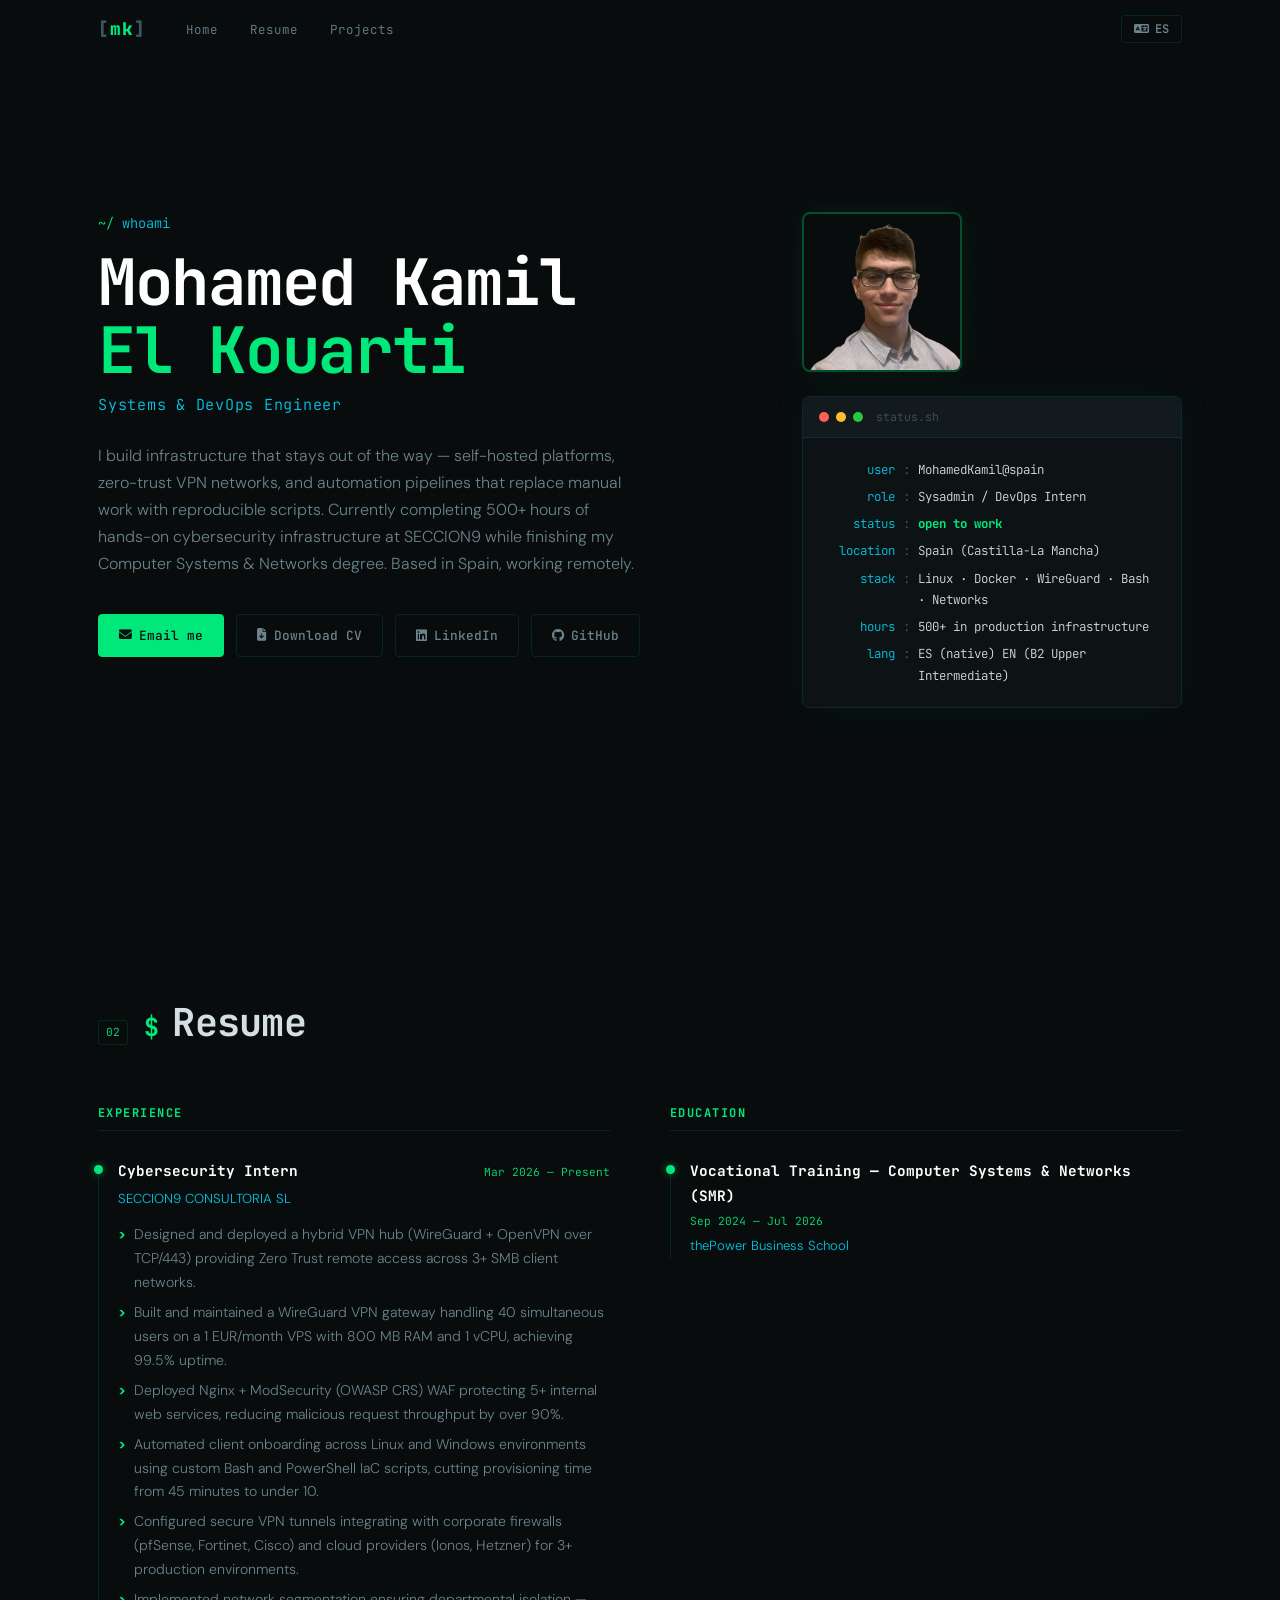
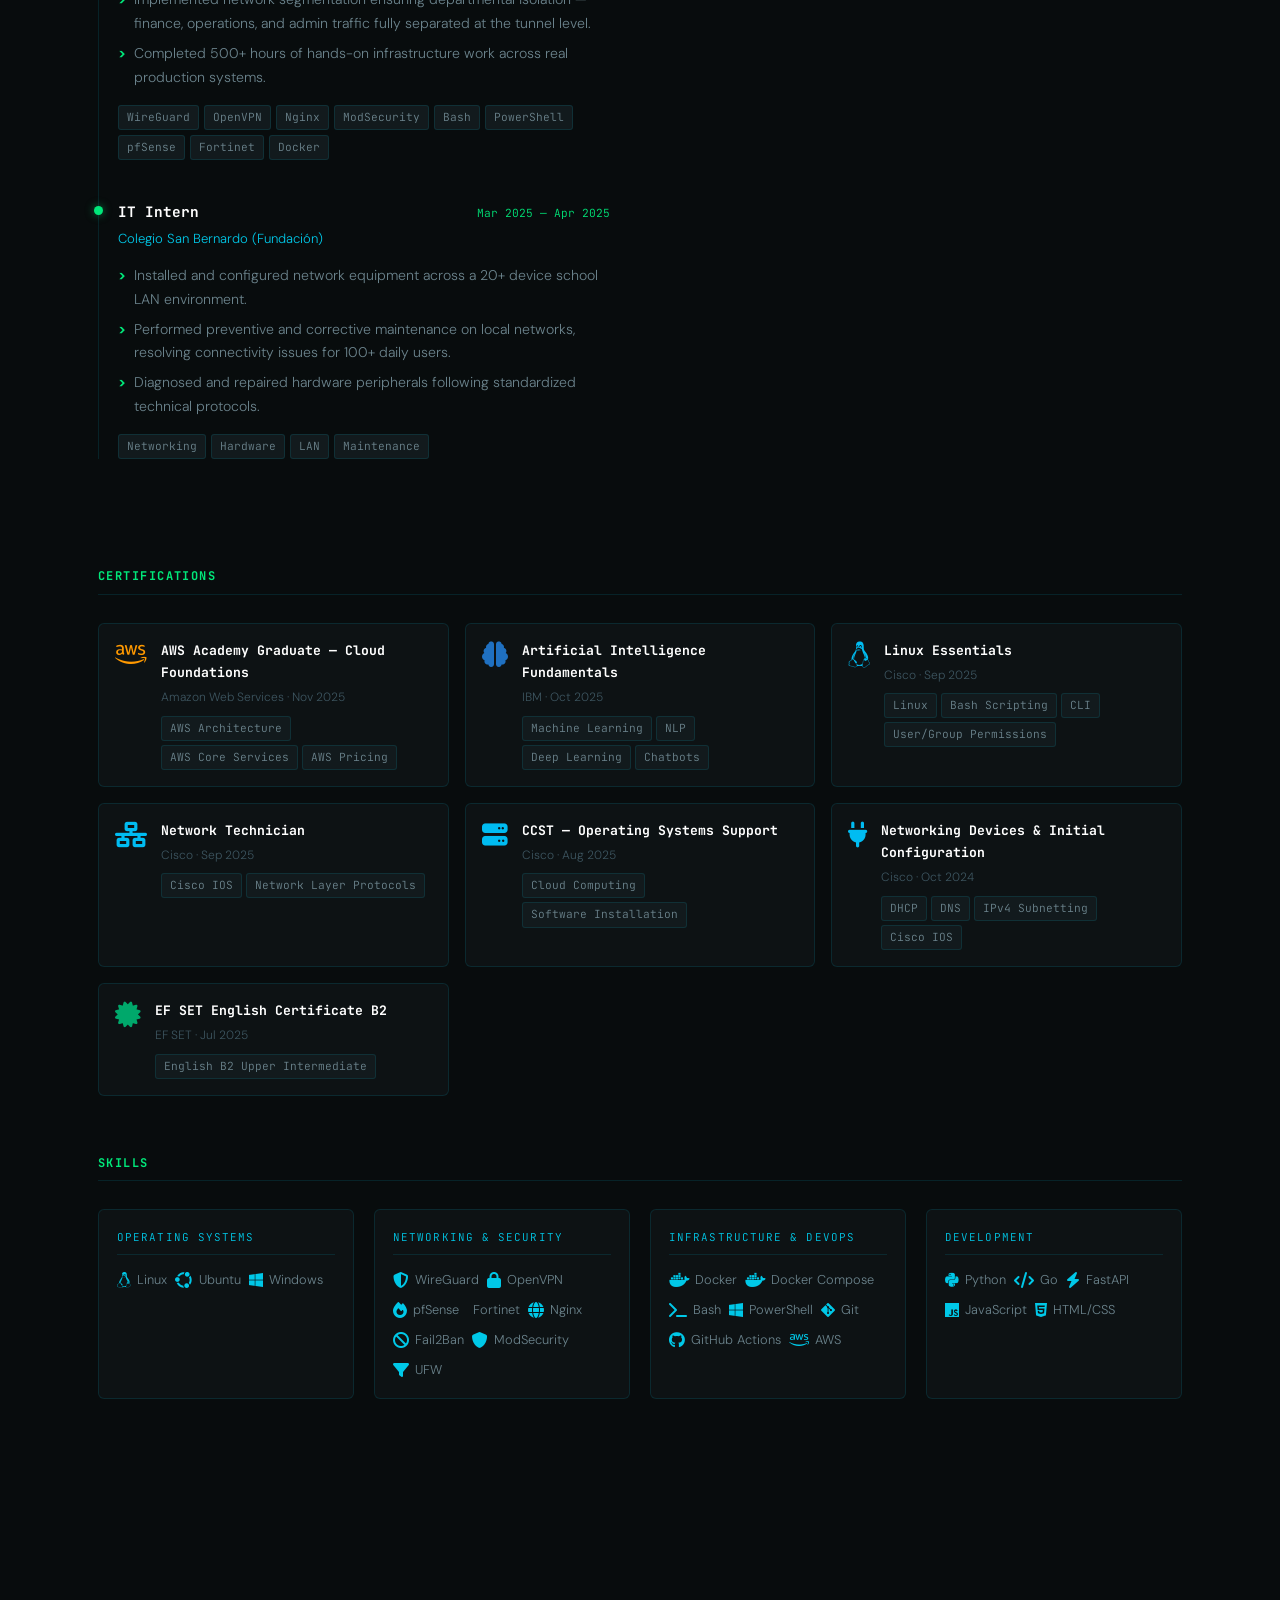
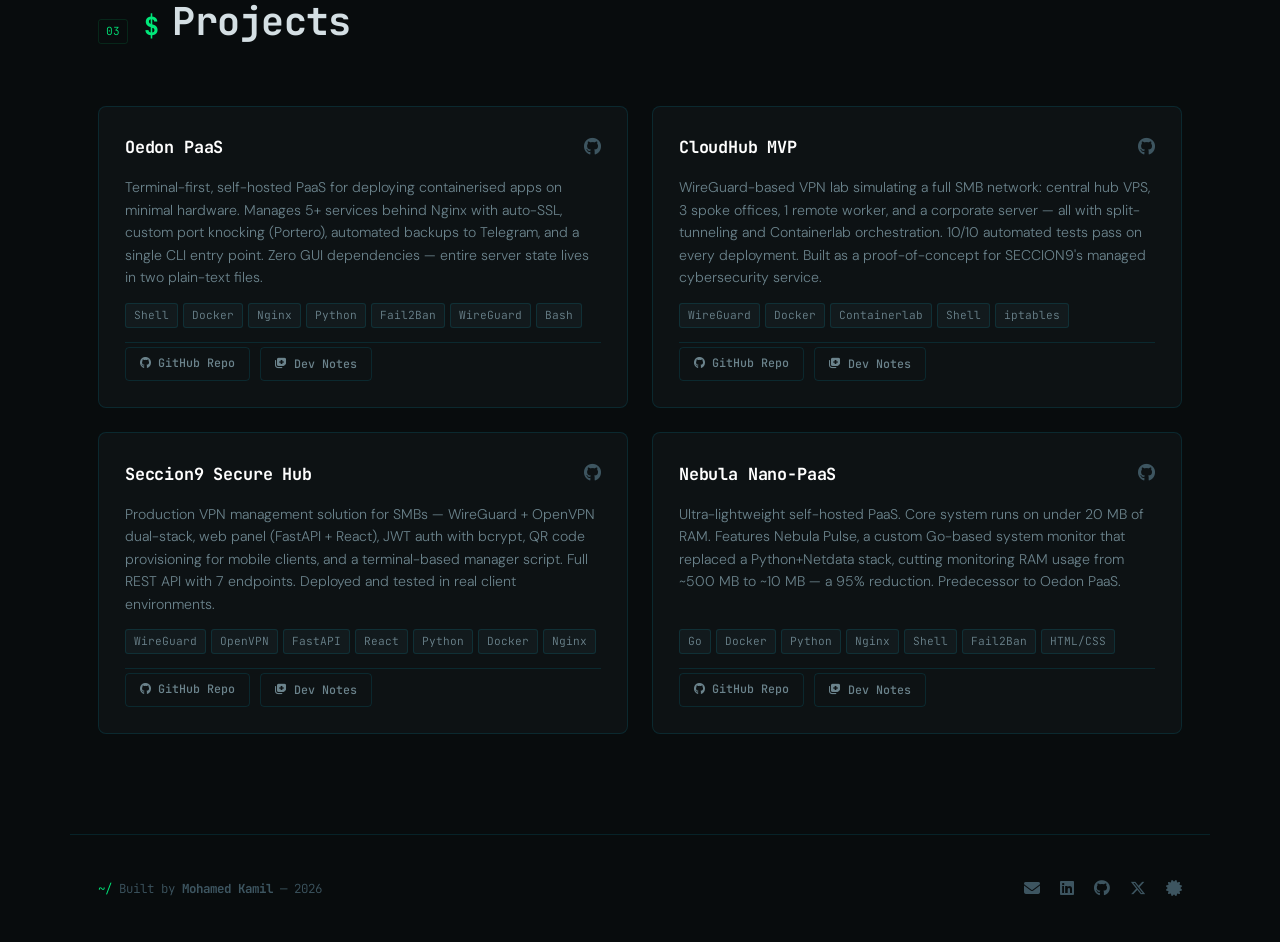
==== index.html @ ff4fc810 "portfolio" ====
<!DOCTYPE html>
<html lang="en">
<head>
  <meta charset="UTF-8" />
  <meta name="viewport" content="width=device-width, initial-scale=1.0" />
  <title>Mohamed Kamil — Systems & DevOps</title>
  <meta name="description" content="Portfolio of Mohamed Kamil El Kouarti — Systems Engineer, DevOps, Infrastructure. 500+ hours of production cybersecurity infrastructure. WireGuard, Docker, Linux, Bash." />

  <!-- Fonts -->
  <link rel="preconnect" href="https://fonts.googleapis.com" />
  <link rel="preconnect" href="https://fonts.gstatic.com" crossorigin />
  <link href="https://fonts.googleapis.com/css2?family=JetBrains+Mono:wght@400;500;700;800&family=DM+Sans:ital,wght@0,300;0,400;0,500;1,300&display=swap" rel="stylesheet" />

  <!-- Icons -->
  <link rel="stylesheet" href="https://cdnjs.cloudflare.com/ajax/libs/font-awesome/6.5.0/css/all.min.css" />

  <link rel="stylesheet" href="styles.css" />
</head>
<body>

  <!-- ── NAVIGATION ─────────────────────────────────────────── -->
  <nav id="navbar">
    <div class="nav-inner">
      <a class="nav-logo" href="#home">
        <span class="logo-bracket">[</span>mk<span class="logo-bracket">]</span>
      </a>
      <ul class="nav-links">
        <li><a href="#home"   data-i18n="nav.home">Home</a></li>
        <li><a href="#resume" data-i18n="nav.resume">Resume</a></li>
        <li><a href="#projects" data-i18n="nav.projects">Projects</a></li>
      </ul>
      <button id="lang-toggle" aria-label="Toggle language">
        <i class="fa-solid fa-language"></i>
        <span id="lang-label">ES</span>
      </button>
    </div>
  </nav>

  <!-- ── HOME ───────────────────────────────────────────────── -->
  <section id="home">
    <div class="hero-grid">

      <div class="hero-text">
        <p class="hero-pre"><span class="prompt">~/</span> <span class="cmd" data-i18n="hero.greeting">whoami</span></p>
        <h1 class="hero-name">Mohamed Kamil<br /><span class="hero-surname">El Kouarti</span></h1>
        <p class="hero-role" data-i18n="hero.role">Systems & DevOps Engineer</p>
        <p class="hero-bio" data-i18n="hero.bio">
          I build infrastructure that stays out of the way — self-hosted platforms,
          zero-trust VPN networks, and automation pipelines that replace manual work
          with reproducible scripts. Currently completing 500+ hours of hands-on
          cybersecurity infrastructure at SECCION9 while finishing my Computer Systems
          & Networks degree. Based in Spain, working remotely.
        </p>

        <div class="hero-cta">
          <button class="btn btn-primary" id="email-copy-btn">
            <i class="fa-solid fa-envelope"></i>
            <span data-i18n="hero.cta.email">Email me</span>
          </button>
          <a class="btn btn-outline" id="cv-download-btn" href="assets/cv_en.pdf" download>
            <i class="fa-solid fa-file-arrow-down"></i>
            <span data-i18n="hero.cta.cv">Download CV</span>
          </a>
          <a class="btn btn-outline" href="https://www.linkedin.com/in/elkouarti/" target="_blank" rel="noopener">
            <i class="fa-brands fa-linkedin"></i>
            LinkedIn
          </a>
          <a class="btn btn-outline" href="https://github.com/MohamedKamil-hub" target="_blank" rel="noopener">
            <i class="fa-brands fa-github"></i>
            GitHub
          </a>
        </div>
      </div>

      <div class="hero-right">
        <!-- Profile photo -->
        <div class="hero-photo">
          <img src="assets/pfp.png" alt="Mohamed Kamil El Kouarti" loading="eager" />
        </div>

        <!-- Terminal status card -->
        <div class="hero-card">
          <div class="card-header">
            <span class="dot red"></span><span class="dot yellow"></span><span class="dot green"></span>
            <span class="card-title">status.sh</span>
          </div>
          <div class="card-body" id="status-terminal">
            <!-- filled by JS -->
          </div>
        </div>
      </div>

    </div>
  </section>

  <!-- ── RESUME ──────────────────────────────────────────────── -->
  <section id="resume">
    <div class="section-header">
      <span class="section-tag">02</span>
      <h2 data-i18n="resume.title">Resume</h2>
    </div>

    <div class="resume-grid">

      <!-- Experience -->
      <div class="resume-col">
        <h3 class="col-label" data-i18n="resume.exp">Experience</h3>
        <div class="timeline" id="timeline-exp">
          <!-- filled by JS -->
        </div>
      </div>

      <!-- Education -->
      <div class="resume-col">
        <h3 class="col-label" data-i18n="resume.edu">Education</h3>
        <div class="timeline" id="timeline-edu">
          <!-- filled by JS -->
        </div>
      </div>

    </div>

    <!-- Certifications -->
    <div class="certs-block">
      <h3 class="col-label" data-i18n="resume.certs">Certifications</h3>
      <div class="certs-grid" id="certs-grid">
        <!-- filled by JS -->
      </div>
    </div>

    <!-- Skills -->
    <div class="skills-block">
      <h3 class="col-label" data-i18n="resume.skills">Skills</h3>
      <div class="skills-grid" id="skills-grid">
        <!-- filled by JS -->
      </div>
    </div>
  </section>

  <!-- ── PROJECTS ────────────────────────────────────────────── -->
  <section id="projects">
    <div class="section-header">
      <span class="section-tag">03</span>
      <h2 data-i18n="projects.title">Projects</h2>
    </div>
    <div class="projects-grid" id="projects-grid">
      <!-- filled by JS -->
    </div>
  </section>

  <!-- ── FOOTER ─────────────────────────────────────────────── -->
  <footer id="footer">
    <p>
      <span class="prompt">~/</span>
      <span data-i18n="footer.made">Built by</span>
      <strong>Mohamed Kamil</strong> — 2026
    </p>
    <p class="footer-links">
      <a href="mailto:kouartimohamedkamil@gmail.com" title="Email"><i class="fa-solid fa-envelope"></i></a>
      <a href="https://www.linkedin.com/in/elkouarti/" target="_blank" title="LinkedIn"><i class="fa-brands fa-linkedin"></i></a>
      <a href="https://github.com/MohamedKamil-hub" target="_blank" title="GitHub"><i class="fa-brands fa-github"></i></a>
      <a href="https://x.com/kamilka_hub" target="_blank" title="X / Twitter"><i class="fa-brands fa-x-twitter"></i></a>
      <a href="https://www.credly.com/users/mohamed-kamil-el-kouarti-mechhidan" target="_blank" title="Credly"><i class="fa-solid fa-certificate"></i></a>
    </p>
  </footer>

  <!-- ── MODAL ──────────────────────────────────────────────── -->
  <div id="modal-overlay" class="modal-overlay hidden" role="dialog" aria-modal="true">
    <div class="modal-box">
      <div class="modal-header">
        <div class="modal-dots">
          <span class="dot red"></span><span class="dot yellow"></span><span class="dot green"></span>
        </div>
        <span class="modal-title-text" id="modal-title"></span>
        <button class="modal-close" id="modal-close" aria-label="Close">
          <i class="fa-solid fa-xmark"></i>
        </button>
      </div>
      <div class="modal-body" id="modal-body">
        <!-- filled by JS -->
      </div>
    </div>
  </div>

  <!-- ── TOAST ──────────────────────────────────────────────── -->
  <div id="toast" class="toast" aria-live="polite"></div>

  <script src="data.js"></script>
  <script src="main.js"></script>
</body>
</html>
---- styles.css ----
/* ─────────────────────────────────────────────────────────────
   styles.css  —  Terminal-clean portfolio
   Theme: Deep dark + phosphor green accents + cyan secondaries
   Fonts: JetBrains Mono (headers/accents) + DM Sans (body)
───────────────────────────────────────────────────────────── */

/* ── Reset & Base ──────────────────────────────────────────── */
*, *::before, *::after { box-sizing: border-box; margin: 0; padding: 0; }

:root {
  /* Core palette */
  --bg:         #080c0d;
  --bg-1:       #0d1214;
  --bg-2:       #121a1d;
  --bg-3:       #172024;

  /* Accents */
  --green:      #00e87a;
  --green-dim:  rgba(0, 232, 122, 0.12);
  --cyan:       #00c8e8;
  --cyan-dim:   rgba(0, 200, 232, 0.1);
  --amber:      #f0a500;

  /* Text */
  --text:       #d4dfe3;
  --text-muted: #6b838c;
  --text-dim:   #3d5560;

  /* Borders */
  --border:     rgba(0, 200, 232, 0.12);
  --border-hi:  rgba(0, 232, 122, 0.3);

  /* Typography */
  --font-mono:  'JetBrains Mono', 'Fira Code', monospace;
  --font-body:  'DM Sans', 'Inter', sans-serif;

  /* Spacing */
  --max-w:      1140px;
  --section-py: 100px;
}

html { scroll-behavior: smooth; font-size: 16px; }

body {
  background: var(--bg);
  color: var(--text);
  font-family: var(--font-body);
  font-weight: 300;
  line-height: 1.7;
  overflow-x: hidden;
}

/* Subtle dot-grid background */
body::before {
  content: '';
  position: fixed;
  inset: 0;
  background-image:
    radial-gradient(circle, rgba(0,200,232,0.06) 1px, transparent 1px);
  background-size: 32px 32px;
  pointer-events: none;
  z-index: 0;
}

section, nav, footer { position: relative; z-index: 1; }

a { color: inherit; text-decoration: none; }
ul { list-style: none; }

/* ── Typography ───────────────────────────────────────────── */
h1, h2, h3, h4 {
  font-family: var(--font-mono);
  font-weight: 700;
  line-height: 1.2;
  letter-spacing: -0.02em;
}

code {
  font-family: var(--font-mono);
  font-size: 0.85em;
  color: var(--green);
  background: var(--green-dim);
  padding: 1px 5px;
  border-radius: 3px;
}

/* ── Scrollbar ────────────────────────────────────────────── */
::-webkit-scrollbar { width: 6px; }
::-webkit-scrollbar-track { background: var(--bg); }
::-webkit-scrollbar-thumb { background: var(--border-hi); border-radius: 3px; }

/* ── Utility ──────────────────────────────────────────────── */
.prompt { color: var(--green); font-family: var(--font-mono); }
.cmd    { color: var(--cyan);  font-family: var(--font-mono); }

.tag {
  display: inline-block;
  padding: 2px 8px;
  font-family: var(--font-mono);
  font-size: 0.7rem;
  background: var(--bg-2);
  border: 1px solid var(--border);
  border-radius: 3px;
  color: var(--text-muted);
  transition: border-color 0.2s, color 0.2s;
}
.tag:hover { border-color: var(--green); color: var(--green); }

/* ── Buttons ──────────────────────────────────────────────── */
.btn {
  display: inline-flex;
  align-items: center;
  gap: 7px;
  padding: 10px 20px;
  font-family: var(--font-mono);
  font-size: 0.8rem;
  font-weight: 500;
  border-radius: 4px;
  border: 1px solid transparent;
  cursor: pointer;
  transition: all 0.2s ease;
  white-space: nowrap;
}

.btn-primary {
  background: var(--green);
  color: var(--bg);
  border-color: var(--green);
}
.btn-primary:hover {
  background: transparent;
  color: var(--green);
  box-shadow: 0 0 16px rgba(0,232,122,0.25);
}

.btn-outline {
  background: transparent;
  color: var(--text-muted);
  border-color: var(--border);
}
.btn-outline:hover {
  border-color: var(--cyan);
  color: var(--cyan);
  box-shadow: 0 0 12px rgba(0,200,232,0.15);
}

.btn-accent {
  background: transparent;
  color: var(--text-muted);
  border: 1px solid var(--border);
}
.btn-accent:hover {
  border-color: var(--amber);
  color: var(--amber);
  box-shadow: 0 0 12px rgba(240,165,0,0.15);
}

.btn-sm { padding: 6px 14px; font-size: 0.73rem; }

/* ── Scroll reveal ────────────────────────────────────────── */
.project-card,
.cert-card,
.timeline-item,
.skill-group {
  opacity: 0;
  transform: translateY(20px);
  transition: opacity 0.5s ease, transform 0.5s ease;
}
.project-card.revealed,
.cert-card.revealed,
.timeline-item.revealed,
.skill-group.revealed {
  opacity: 1;
  transform: none;
}

/* ── NAVIGATION ───────────────────────────────────────────── */
#navbar {
  position: fixed;
  top: 0; left: 0; right: 0;
  z-index: 100;
  height: 58px;
  background: transparent;
  transition: background 0.3s, border-bottom 0.3s;
}
#navbar.scrolled {
  background: rgba(8, 12, 13, 0.92);
  backdrop-filter: blur(12px);
  border-bottom: 1px solid var(--border);
}

.nav-inner {
  max-width: var(--max-w);
  margin: auto;
  height: 100%;
  padding: 0 28px;
  display: flex;
  align-items: center;
  gap: 40px;
}

.nav-logo {
  font-family: var(--font-mono);
  font-weight: 800;
  font-size: 1.1rem;
  color: var(--green);
  letter-spacing: 0.05em;
}
.logo-bracket { color: var(--text-dim); }

.nav-links {
  display: flex;
  gap: 32px;
  flex: 1;
}
.nav-links a {
  font-family: var(--font-mono);
  font-size: 0.78rem;
  color: var(--text-muted);
  letter-spacing: 0.08em;
  transition: color 0.2s;
  position: relative;
}
.nav-links a::after {
  content: '';
  position: absolute;
  bottom: -3px; left: 0; right: 0;
  height: 1px;
  background: var(--green);
  transform: scaleX(0);
  transition: transform 0.2s;
}
.nav-links a:hover,
.nav-links a.active { color: var(--green); }
.nav-links a.active::after,
.nav-links a:hover::after { transform: scaleX(1); }

#lang-toggle {
  margin-left: auto;
  display: flex;
  align-items: center;
  gap: 6px;
  padding: 5px 12px;
  font-family: var(--font-mono);
  font-size: 0.75rem;
  font-weight: 600;
  background: transparent;
  border: 1px solid var(--border);
  border-radius: 3px;
  color: var(--text-muted);
  cursor: pointer;
  transition: all 0.2s;
}
#lang-toggle:hover {
  border-color: var(--cyan);
  color: var(--cyan);
}

/* ── SECTION HEADERS ──────────────────────────────────────── */
.section-header {
  display: flex;
  align-items: baseline;
  gap: 16px;
  margin-bottom: 60px;
}
.section-tag {
  font-family: var(--font-mono);
  font-size: 0.7rem;
  color: var(--green);
  border: 1px solid var(--green-dim);
  padding: 2px 7px;
  border-radius: 3px;
}
.section-header h2 {
  font-size: clamp(1.6rem, 4vw, 2.4rem);
  color: var(--text);
}
.section-header h2::before {
  content: '$ ';
  color: var(--green);
  font-size: 0.65em;
}

/* ── HOME ─────────────────────────────────────────────────── */
#home {
  min-height: 100vh;
  padding: 120px 28px var(--section-py);
  max-width: var(--max-w);
  margin: auto;
  display: flex;
  flex-direction: column;
  justify-content: center;
}

.hero-grid {
  display: grid;
  grid-template-columns: 1fr 380px;
  gap: 60px;
  align-items: start;
}

/* Typed-in animation for hero text */
.hero-pre {
  font-family: var(--font-mono);
  font-size: 0.85rem;
  color: var(--text-muted);
  margin-bottom: 14px;
  animation: fadeSlideUp 0.5s ease both;
}

.hero-name {
  font-size: clamp(2.4rem, 6vw, 4rem);
  color: #fff;
  line-height: 1.05;
  margin-bottom: 8px;
  animation: fadeSlideUp 0.5s 0.1s ease both;
}
.hero-surname {
  color: var(--green);
  display: block;
}

.hero-role {
  font-family: var(--font-mono);
  font-size: 0.95rem;
  color: var(--cyan);
  letter-spacing: 0.05em;
  margin-bottom: 24px;
  animation: fadeSlideUp 0.5s 0.2s ease both;
}

.hero-bio {
  font-size: 1rem;
  color: var(--text-muted);
  max-width: 540px;
  margin-bottom: 36px;
  animation: fadeSlideUp 0.5s 0.3s ease both;
}

.hero-cta {
  display: flex;
  flex-wrap: wrap;
  gap: 12px;
  animation: fadeSlideUp 0.5s 0.4s ease both;
}

/* ── Hero right column: photo + terminal ──────────────────── */
.hero-right {
  display: flex;
  flex-direction: column;
  gap: 24px;
  animation: fadeSlideUp 0.5s 0.5s ease both;
}

/* Profile photo */
.hero-photo {
  width: 160px;
  height: 160px;
  border-radius: 8px;
  overflow: hidden;
  border: 2px solid var(--border-hi);
  box-shadow: 0 0 30px rgba(0,232,122,0.08);
  transition: border-color 0.3s, box-shadow 0.3s;
}
.hero-photo:hover {
  border-color: var(--green);
  box-shadow: 0 0 40px rgba(0,232,122,0.15);
}
.hero-photo img {
  width: 100%;
  height: 100%;
  object-fit: cover;
  display: block;
  filter: grayscale(20%);
  transition: filter 0.3s;
}
.hero-photo:hover img {
  filter: grayscale(0%);
}

/* ── Terminal status card ──────────────────────────────────── */
.hero-card {
  background: var(--bg-1);
  border: 1px solid var(--border);
  border-radius: 8px;
  overflow: hidden;
  box-shadow: 0 0 40px rgba(0,200,232,0.05);
  transition: border-color 0.3s, box-shadow 0.3s;
}
.hero-card:hover {
  border-color: var(--border-hi);
  box-shadow: 0 0 40px rgba(0,232,122,0.08);
}

.card-header {
  display: flex;
  align-items: center;
  gap: 7px;
  padding: 10px 16px;
  background: var(--bg-2);
  border-bottom: 1px solid var(--border);
}
.dot {
  width: 10px; height: 10px;
  border-radius: 50%;
}
.dot.red    { background: #ff5f56; }
.dot.yellow { background: #ffbd2e; }
.dot.green  { background: #27c93f; }

.card-title {
  font-family: var(--font-mono);
  font-size: 0.72rem;
  color: var(--text-dim);
  margin-left: 6px;
}

.card-body {
  padding: 18px 20px;
}

.term-line {
  display: flex;
  gap: 8px;
  font-family: var(--font-mono);
  font-size: 0.78rem;
  padding: 3px 0;
  opacity: 0;
  animation: termReveal 0.3s ease forwards;
}
.term-key {
  color: var(--cyan);
  min-width: 72px;
  text-align: right;
}
.term-sep { color: var(--text-dim); }
.term-val {
  color: var(--text);
  word-break: break-word;
}
.term-highlight {
  color: var(--green);
  font-weight: 700;
}

/* ── RESUME ───────────────────────────────────────────────── */
#resume {
  padding: var(--section-py) 28px;
  max-width: var(--max-w);
  margin: auto;
}

.resume-grid {
  display: grid;
  grid-template-columns: 1fr 1fr;
  gap: 60px;
  margin-bottom: 70px;
}

.col-label {
  font-family: var(--font-mono);
  font-size: 0.75rem;
  color: var(--green);
  letter-spacing: 0.12em;
  text-transform: uppercase;
  margin-bottom: 28px;
  padding-bottom: 10px;
  border-bottom: 1px solid var(--border);
}

/* Timeline */
.timeline { position: relative; padding-left: 20px; }
.timeline::before {
  content: '';
  position: absolute;
  left: 0; top: 6px; bottom: 0;
  width: 1px;
  background: var(--border);
}

.timeline-item {
  position: relative;
  margin-bottom: 40px;
}
.tl-dot {
  position: absolute;
  left: -24px; top: 6px;
  width: 9px; height: 9px;
  border-radius: 50%;
  background: var(--green);
  box-shadow: 0 0 8px rgba(0,232,122,0.5);
}

.tl-head {
  display: flex;
  justify-content: space-between;
  align-items: baseline;
  flex-wrap: wrap;
  gap: 4px;
  margin-bottom: 4px;
}
.tl-role {
  font-family: var(--font-mono);
  font-weight: 700;
  font-size: 0.9rem;
  color: #fff;
}
.tl-period {
  font-family: var(--font-mono);
  font-size: 0.7rem;
  color: var(--green);
}
.tl-org {
  display: block;
  font-size: 0.82rem;
  color: var(--cyan);
  margin-bottom: 10px;
}
.tl-bullets {
  padding-left: 0;
  margin-bottom: 12px;
}
.tl-bullets li {
  font-size: 0.88rem;
  color: var(--text-muted);
  padding: 3px 0 3px 16px;
  position: relative;
}
.tl-bullets li::before {
  content: '>';
  position: absolute;
  left: 0;
  color: var(--green);
  font-weight: 700;
}
.tl-tags { display: flex; flex-wrap: wrap; gap: 5px; }

/* ── Certifications ───────────────────────────────────────── */
.certs-block { margin-bottom: 60px; }
.certs-grid {
  display: grid;
  grid-template-columns: repeat(auto-fill, minmax(300px, 1fr));
  gap: 16px;
}

.cert-card {
  display: flex;
  align-items: flex-start;
  gap: 14px;
  padding: 16px;
  background: var(--bg-1);
  border: 1px solid var(--border);
  border-radius: 6px;
  transition: border-color 0.25s, box-shadow 0.25s, transform 0.25s;
}
.cert-card:hover {
  border-color: var(--cert-color, var(--green));
  box-shadow: 0 0 20px rgba(0,200,232,0.08);
  transform: translateY(-2px);
}
.cert-icon {
  font-size: 1.6rem;
  color: var(--cert-color, var(--green));
  flex-shrink: 0;
  margin-top: 2px;
}
.cert-info { flex: 1; min-width: 0; }
.cert-name {
  display: block;
  font-family: var(--font-mono);
  font-size: 0.82rem;
  font-weight: 700;
  color: #fff;
  margin-bottom: 3px;
}
.cert-issuer {
  display: block;
  font-size: 0.75rem;
  color: var(--text-dim);
  margin-bottom: 8px;
}
.cert-skills { display: flex; flex-wrap: wrap; gap: 4px; }

/* ── Skills ───────────────────────────────────────────────── */
.skills-block {}
.skills-grid {
  display: grid;
  grid-template-columns: repeat(auto-fill, minmax(240px, 1fr));
  gap: 20px;
}
.skill-group {
  padding: 18px;
  background: var(--bg-1);
  border: 1px solid var(--border);
  border-radius: 6px;
  transition: border-color 0.25s;
}
.skill-group:hover { border-color: var(--cyan-dim); }

.skill-group-label {
  display: block;
  font-family: var(--font-mono);
  font-size: 0.68rem;
  color: var(--cyan);
  letter-spacing: 0.1em;
  text-transform: uppercase;
  margin-bottom: 14px;
  padding-bottom: 8px;
  border-bottom: 1px solid var(--border);
}
.skill-items { display: flex; flex-wrap: wrap; gap: 8px; }
.skill-item {
  display: flex;
  align-items: center;
  gap: 6px;
  font-size: 0.8rem;
  color: var(--text-muted);
  transition: color 0.2s;
}
.skill-item:hover { color: var(--green); }
.skill-item i { font-size: 1rem; color: var(--cyan); }

/* ── PROJECTS ─────────────────────────────────────────────── */
#projects {
  padding: var(--section-py) 28px;
  max-width: var(--max-w);
  margin: auto;
}

.projects-grid {
  display: grid;
  grid-template-columns: repeat(auto-fill, minmax(480px, 1fr));
  gap: 24px;
}

.project-card {
  background: var(--bg-1);
  border: 1px solid var(--border);
  border-radius: 8px;
  padding: 26px;
  display: flex;
  flex-direction: column;
  gap: 14px;
  transition: border-color 0.25s, box-shadow 0.25s, transform 0.25s;
}
.project-card:hover {
  border-color: var(--border-hi);
  box-shadow: 0 0 30px rgba(0,232,122,0.06);
  transform: translateY(-2px);
}

.proj-header { display: flex; flex-direction: column; gap: 4px; }
.proj-title-row {
  display: flex;
  justify-content: space-between;
  align-items: center;
}
.proj-name {
  font-size: 1.05rem;
  color: #fff;
  letter-spacing: -0.01em;
}
.proj-icon-link {
  font-size: 1.1rem;
  color: var(--text-dim);
  transition: color 0.2s;
}
.proj-icon-link:hover { color: var(--green); }

.proj-desc {
  font-size: 0.88rem;
  color: var(--text-muted);
  line-height: 1.6;
  flex: 1;
}
.proj-tags {
  display: flex;
  flex-wrap: wrap;
  gap: 5px;
}
.proj-footer {
  display: flex;
  gap: 10px;
  padding-top: 4px;
  border-top: 1px solid var(--border);
  flex-wrap: wrap;
}

/* ── MODAL ────────────────────────────────────────────────── */
.modal-overlay {
  position: fixed;
  inset: 0;
  background: rgba(0,0,0,0.75);
  backdrop-filter: blur(6px);
  z-index: 200;
  display: flex;
  align-items: center;
  justify-content: center;
  padding: 20px;
  opacity: 0;
  transition: opacity 0.25s;
}
.modal-overlay.hidden { pointer-events: none; opacity: 0; }
.modal-overlay.visible { opacity: 1; pointer-events: all; }

.modal-box {
  background: var(--bg-1);
  border: 1px solid var(--border-hi);
  border-radius: 10px;
  width: 100%;
  max-width: 720px;
  max-height: 85vh;
  display: flex;
  flex-direction: column;
  box-shadow: 0 0 60px rgba(0,232,122,0.1);
  transform: translateY(-10px);
  transition: transform 0.25s;
}
.modal-overlay.visible .modal-box { transform: none; }

.modal-header {
  display: flex;
  align-items: center;
  gap: 10px;
  padding: 12px 18px;
  background: var(--bg-2);
  border-bottom: 1px solid var(--border);
  border-radius: 10px 10px 0 0;
  flex-shrink: 0;
}
.modal-dots { display: flex; gap: 6px; flex-shrink: 0; }
.modal-title-text {
  font-family: var(--font-mono);
  font-size: 0.78rem;
  color: var(--text-muted);
  flex: 1;
  text-align: center;
}
.modal-close {
  background: none;
  border: none;
  color: var(--text-dim);
  cursor: pointer;
  font-size: 1rem;
  transition: color 0.2s;
  flex-shrink: 0;
  padding: 4px;
}
.modal-close:hover { color: var(--text); }

.modal-body {
  padding: 28px 32px;
  overflow-y: auto;
  flex: 1;
}

.notes-content h3 {
  font-size: 1rem;
  color: var(--green);
  margin: 24px 0 10px;
  font-family: var(--font-mono);
}
.notes-content h3:first-child { margin-top: 0; }
.notes-content h4 {
  font-size: 0.88rem;
  color: var(--cyan);
  margin: 16px 0 6px;
}
.notes-content p {
  font-size: 0.9rem;
  color: var(--text-muted);
  margin-bottom: 10px;
  line-height: 1.7;
}
.notes-content strong { color: var(--text); font-weight: 500; }
.notes-content ul {
  padding-left: 0;
  margin-bottom: 10px;
}
.notes-content li {
  font-size: 0.88rem;
  color: var(--text-muted);
  padding: 3px 0 3px 18px;
  position: relative;
}
.notes-content li::before {
  content: '>';
  position: absolute;
  left: 0;
  color: var(--amber);
  font-weight: 700;
}

/* ── FOOTER ───────────────────────────────────────────────── */
#footer {
  padding: 40px 28px;
  max-width: var(--max-w);
  margin: auto;
  border-top: 1px solid var(--border);
  display: flex;
  justify-content: space-between;
  align-items: center;
  flex-wrap: wrap;
  gap: 16px;
}
#footer p {
  font-family: var(--font-mono);
  font-size: 0.78rem;
  color: var(--text-dim);
}
.footer-links {
  display: flex;
  gap: 20px;
}
.footer-links a {
  font-size: 1rem;
  color: var(--text-dim);
  transition: color 0.2s;
}
.footer-links a:hover { color: var(--green); }

/* ── ANIMATIONS ───────────────────────────────────────────── */
@keyframes fadeSlideUp {
  from { opacity: 0; transform: translateY(18px); }
  to   { opacity: 1; transform: none; }
}

@keyframes termReveal {
  from { opacity: 0; transform: translateX(-6px); }
  to   { opacity: 1; transform: none; }
}

/* ── TOAST ────────────────────────────────────────────────── */
.toast {
  position: fixed;
  bottom: 28px;
  left: 50%;
  transform: translateX(-50%) translateY(16px);
  background: var(--bg-2);
  border: 1px solid var(--border-hi);
  color: var(--green);
  font-family: var(--font-mono);
  font-size: 0.78rem;
  padding: 10px 20px;
  border-radius: 5px;
  white-space: nowrap;
  opacity: 0;
  pointer-events: none;
  transition: opacity 0.25s, transform 0.25s;
  z-index: 300;
  box-shadow: 0 0 20px rgba(0,232,122,0.15);
}
.toast.visible {
  opacity: 1;
  transform: translateX(-50%) translateY(0);
}

/* ── RESPONSIVE ───────────────────────────────────────────── */
@media (max-width: 900px) {
  .hero-grid {
    grid-template-columns: 1fr;
  }
  .hero-right {
    flex-direction: row;
    align-items: flex-start;
    flex-wrap: wrap;
  }
  .hero-photo {
    width: 120px;
    height: 120px;
  }
  .hero-card { flex: 1; min-width: 280px; }
  .resume-grid { grid-template-columns: 1fr; gap: 40px; }
  .projects-grid { grid-template-columns: 1fr; }
}

@media (max-width: 600px) {
  :root { --section-py: 70px; }

  .nav-links { gap: 20px; }
  .nav-inner { padding: 0 18px; gap: 20px; }

  .hero-name { font-size: 2rem; }

  #home { padding: 100px 18px 70px; }
  #resume, #projects { padding: var(--section-py) 18px; }

  .hero-right { flex-direction: column; }
  .hero-photo { width: 100px; height: 100px; }

  .modal-body { padding: 20px; }
  .certs-grid { grid-template-columns: 1fr; }
  .skills-grid { grid-template-columns: 1fr 1fr; }
}

@media (max-width: 400px) {
  .nav-links { display: none; }
  .skills-grid { grid-template-columns: 1fr; }
}
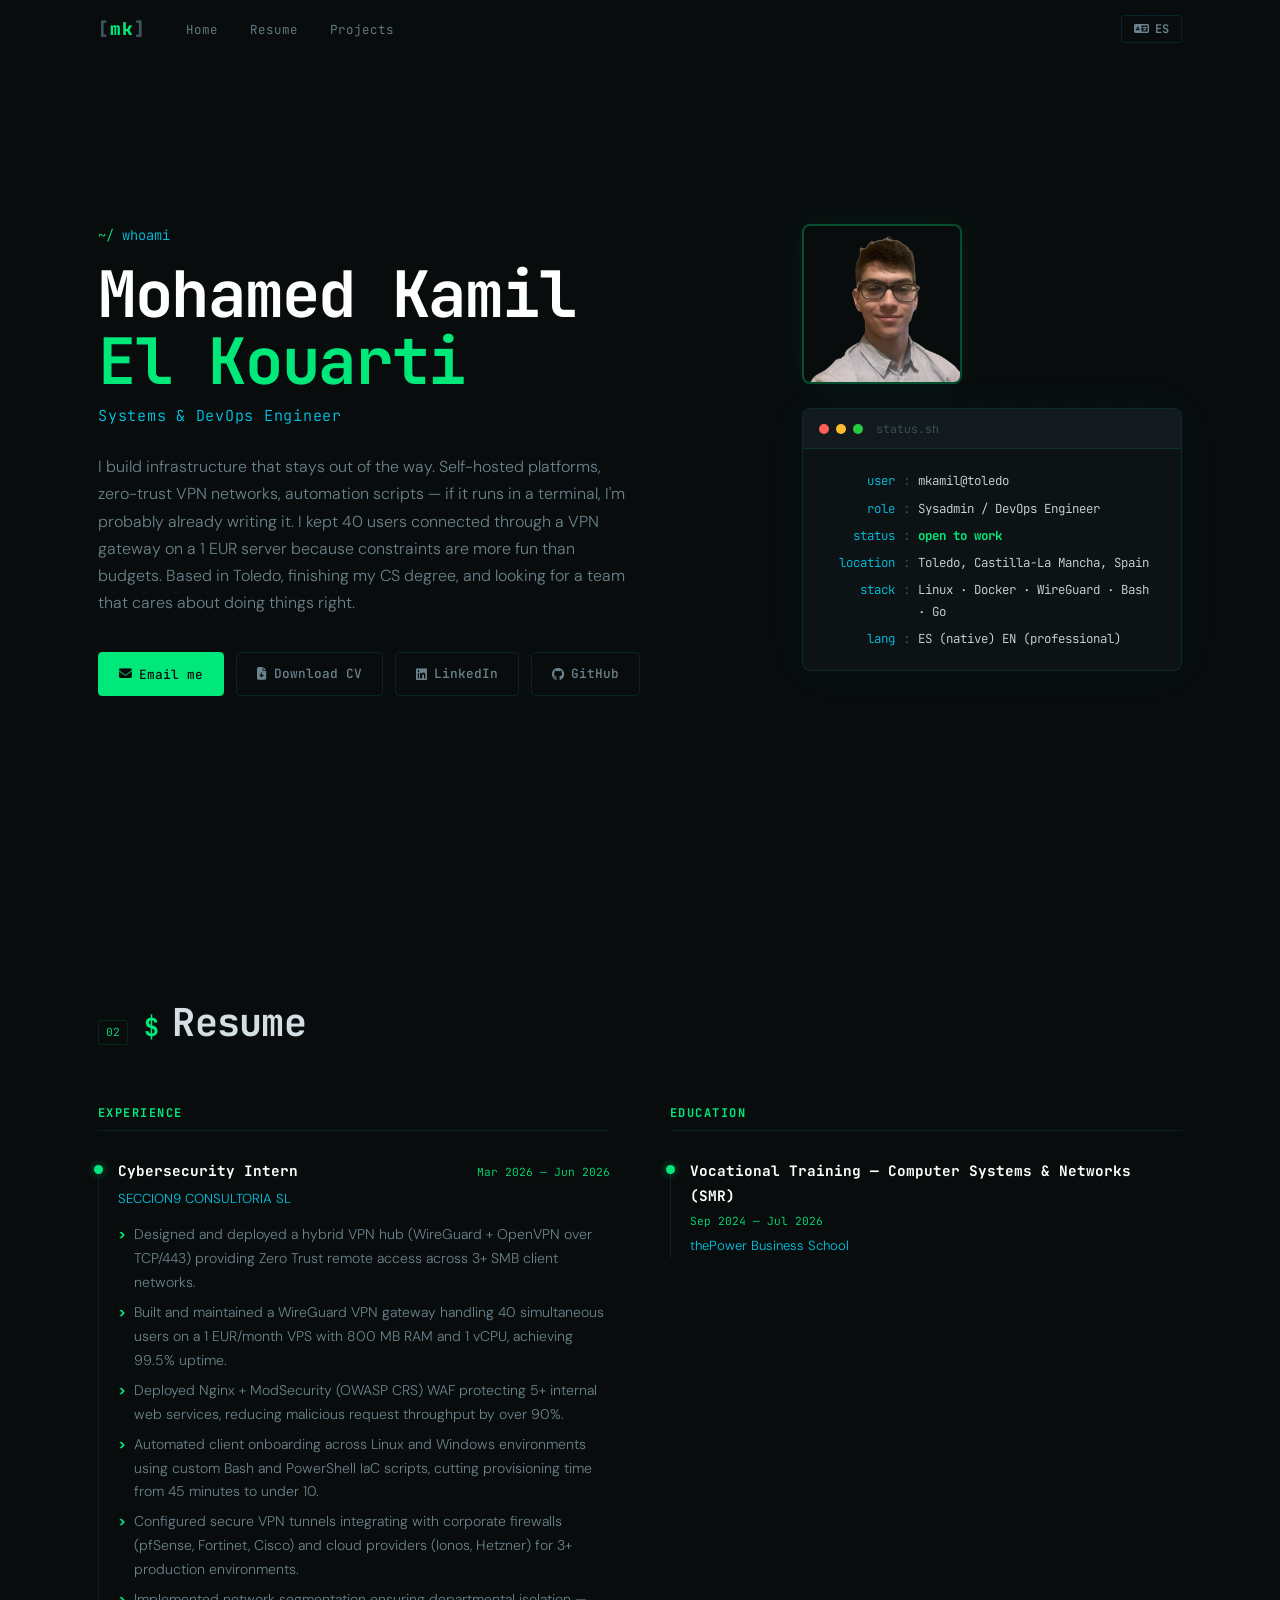
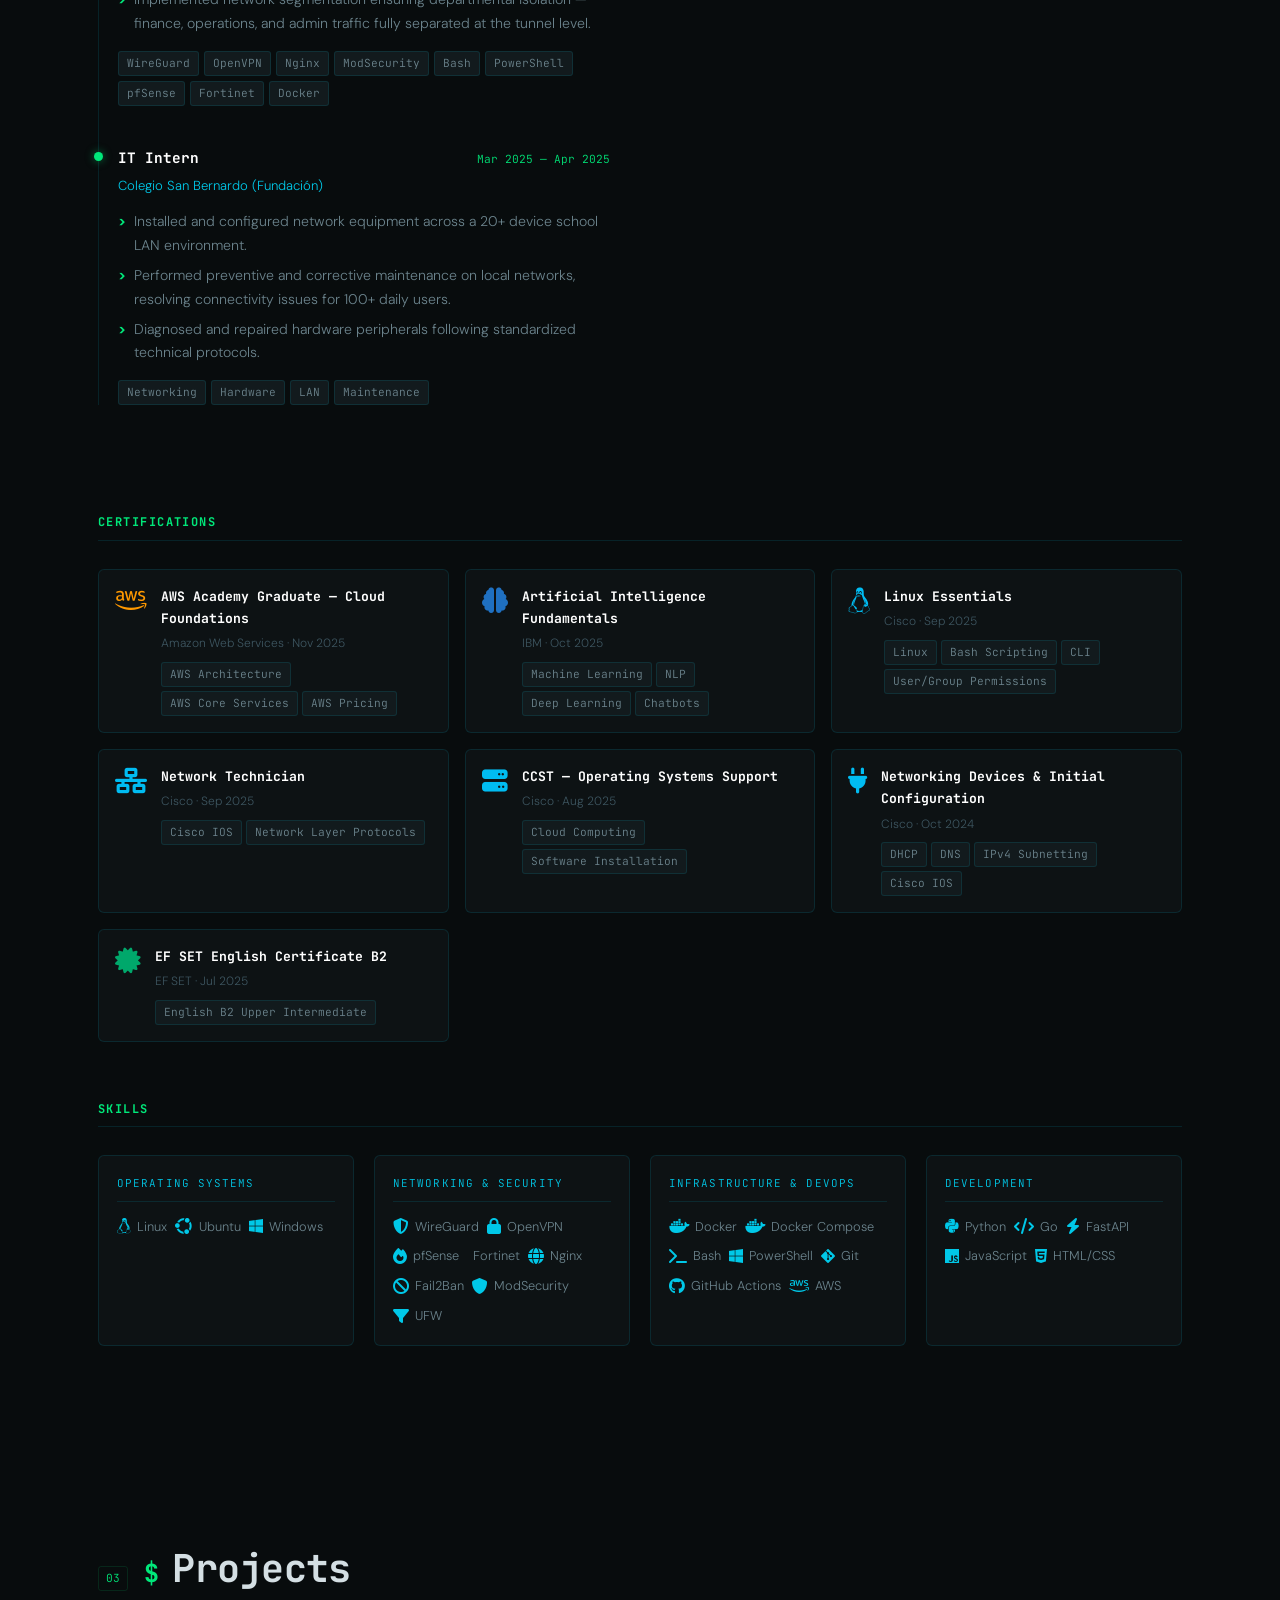
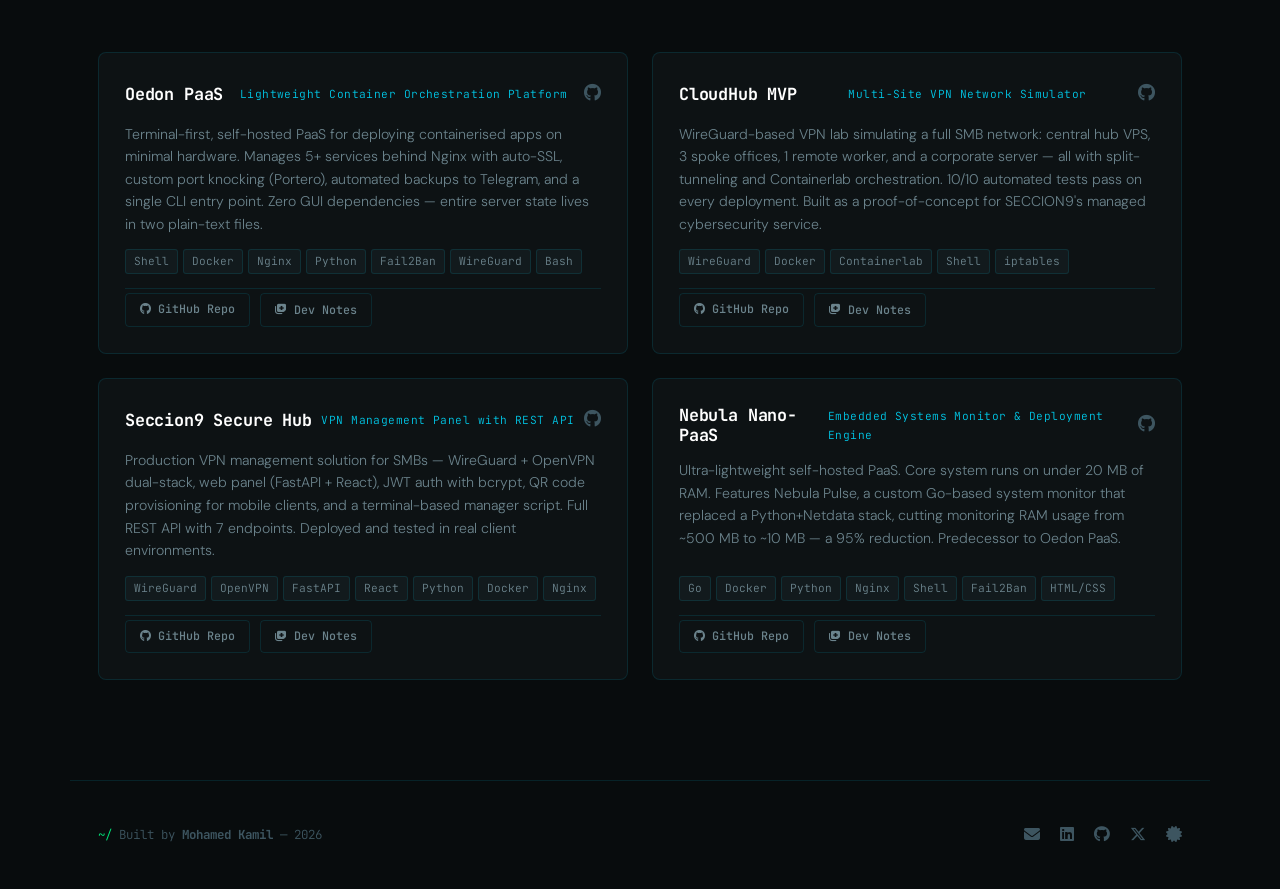
==== commit f1324eb0: "portfolio" ====
--- a/index.html
+++ b/index.html
@@ -4,7 +4,7 @@
   <meta charset="UTF-8" />
   <meta name="viewport" content="width=device-width, initial-scale=1.0" />
   <title>Mohamed Kamil — Systems & DevOps</title>
-  <meta name="description" content="Portfolio of Mohamed Kamil El Kouarti — Systems Engineer, DevOps, Infrastructure. 500+ hours of production cybersecurity infrastructure. WireGuard, Docker, Linux, Bash." />
+  <meta name="description" content="Portfolio of Mohamed Kamil El Kouarti — Systems Engineer, DevOps, Infrastructure. WireGuard, Docker, Linux, Bash, Go. Based in Toledo, Spain." />
 
   <!-- Fonts -->
   <link rel="preconnect" href="https://fonts.googleapis.com" />
@@ -45,11 +45,12 @@
         <h1 class="hero-name">Mohamed Kamil<br /><span class="hero-surname">El Kouarti</span></h1>
         <p class="hero-role" data-i18n="hero.role">Systems & DevOps Engineer</p>
         <p class="hero-bio" data-i18n="hero.bio">
-          I build infrastructure that stays out of the way — self-hosted platforms,
-          zero-trust VPN networks, and automation pipelines that replace manual work
-          with reproducible scripts. Currently completing 500+ hours of hands-on
-          cybersecurity infrastructure at SECCION9 while finishing my Computer Systems
-          & Networks degree. Based in Spain, working remotely.
+          I build infrastructure that stays out of the way. Self-hosted platforms,
+          zero-trust VPN networks, automation scripts — if it runs in a terminal,
+          I'm probably already writing it. I kept 40 users connected through a VPN
+          gateway on a 1 EUR server because constraints are more fun than budgets.
+          Based in Toledo, finishing my CS degree, and looking for a team that cares
+          about doing things right.
         </p>
 
         <div class="hero-cta">
--- a/styles.css
+++ b/styles.css
@@ -659,6 +659,14 @@
   font-size: 1.05rem;
   color: #fff;
   letter-spacing: -0.01em;
+}
+.proj-subtitle {
+  display: block;
+  font-family: var(--font-mono);
+  font-size: 0.7rem;
+  color: var(--cyan);
+  letter-spacing: 0.04em;
+  margin-top: 2px;
 }
 .proj-icon-link {
   font-size: 1.1rem;
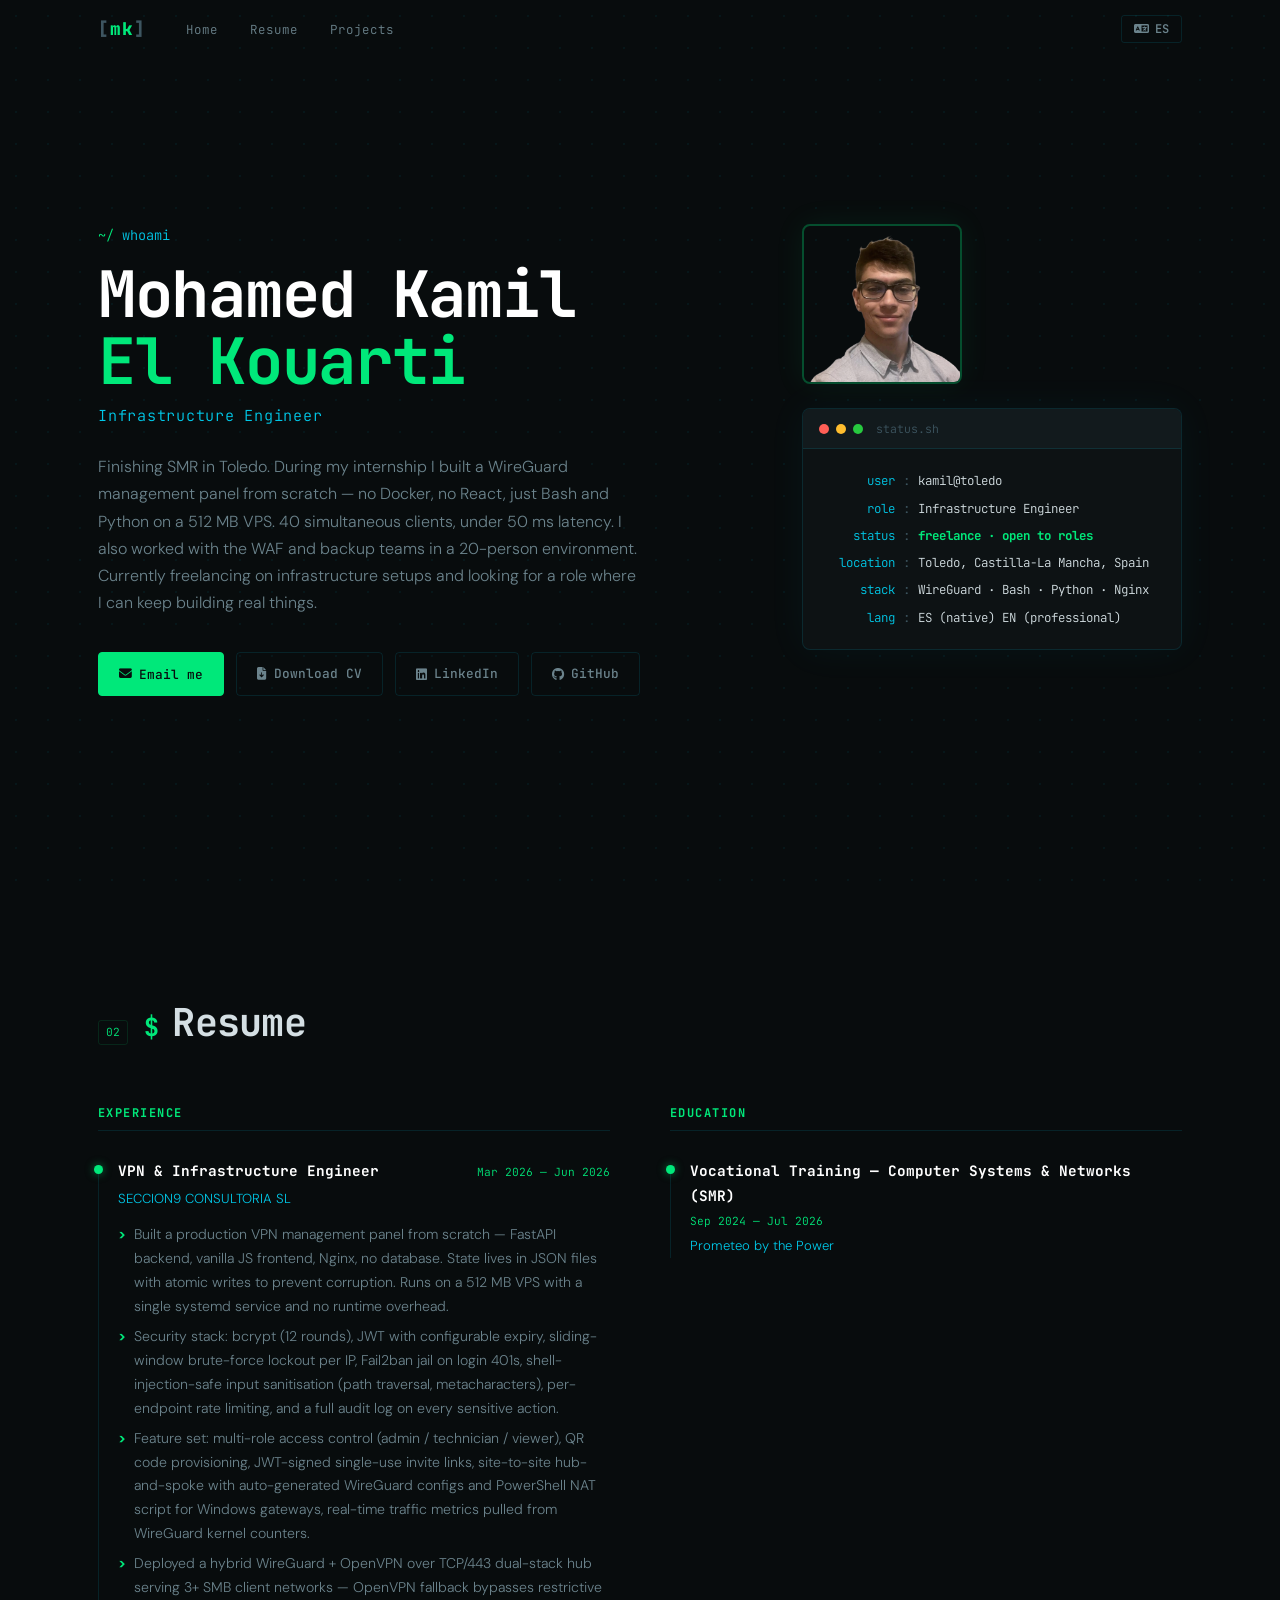
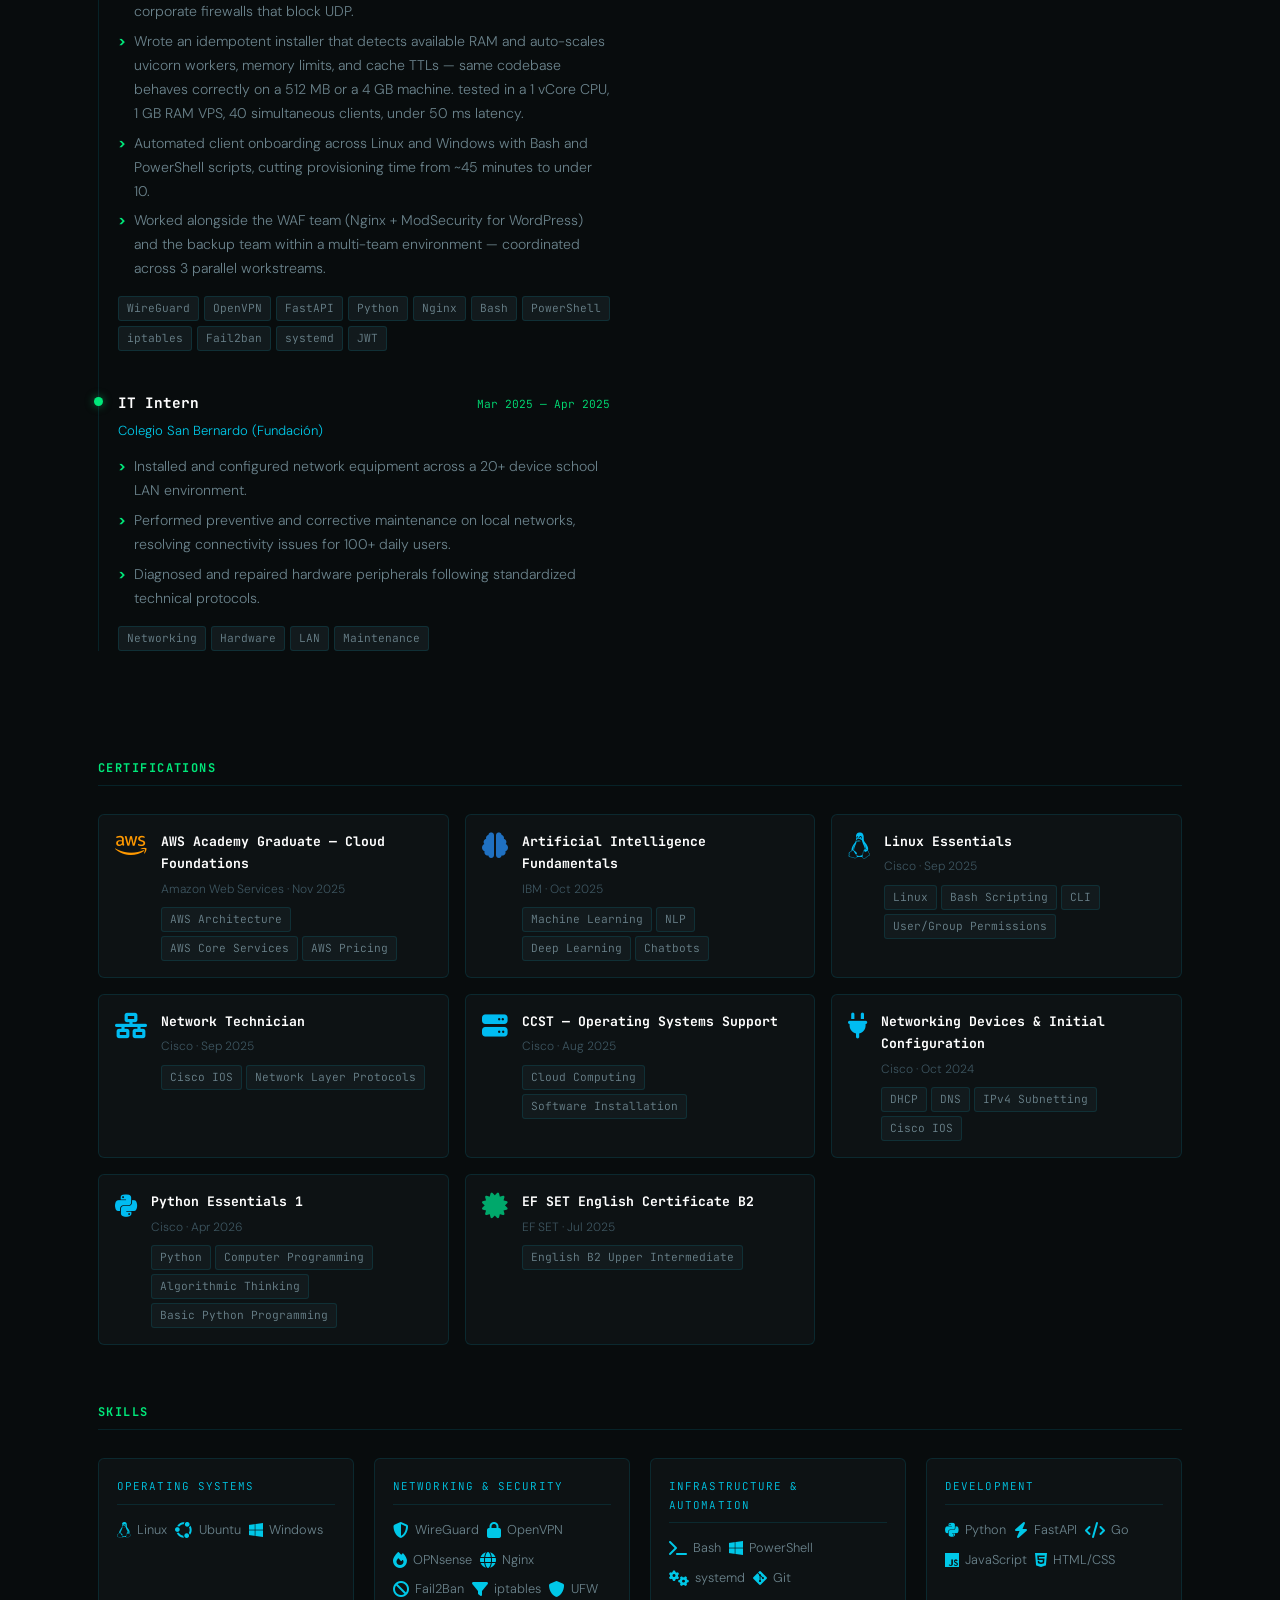
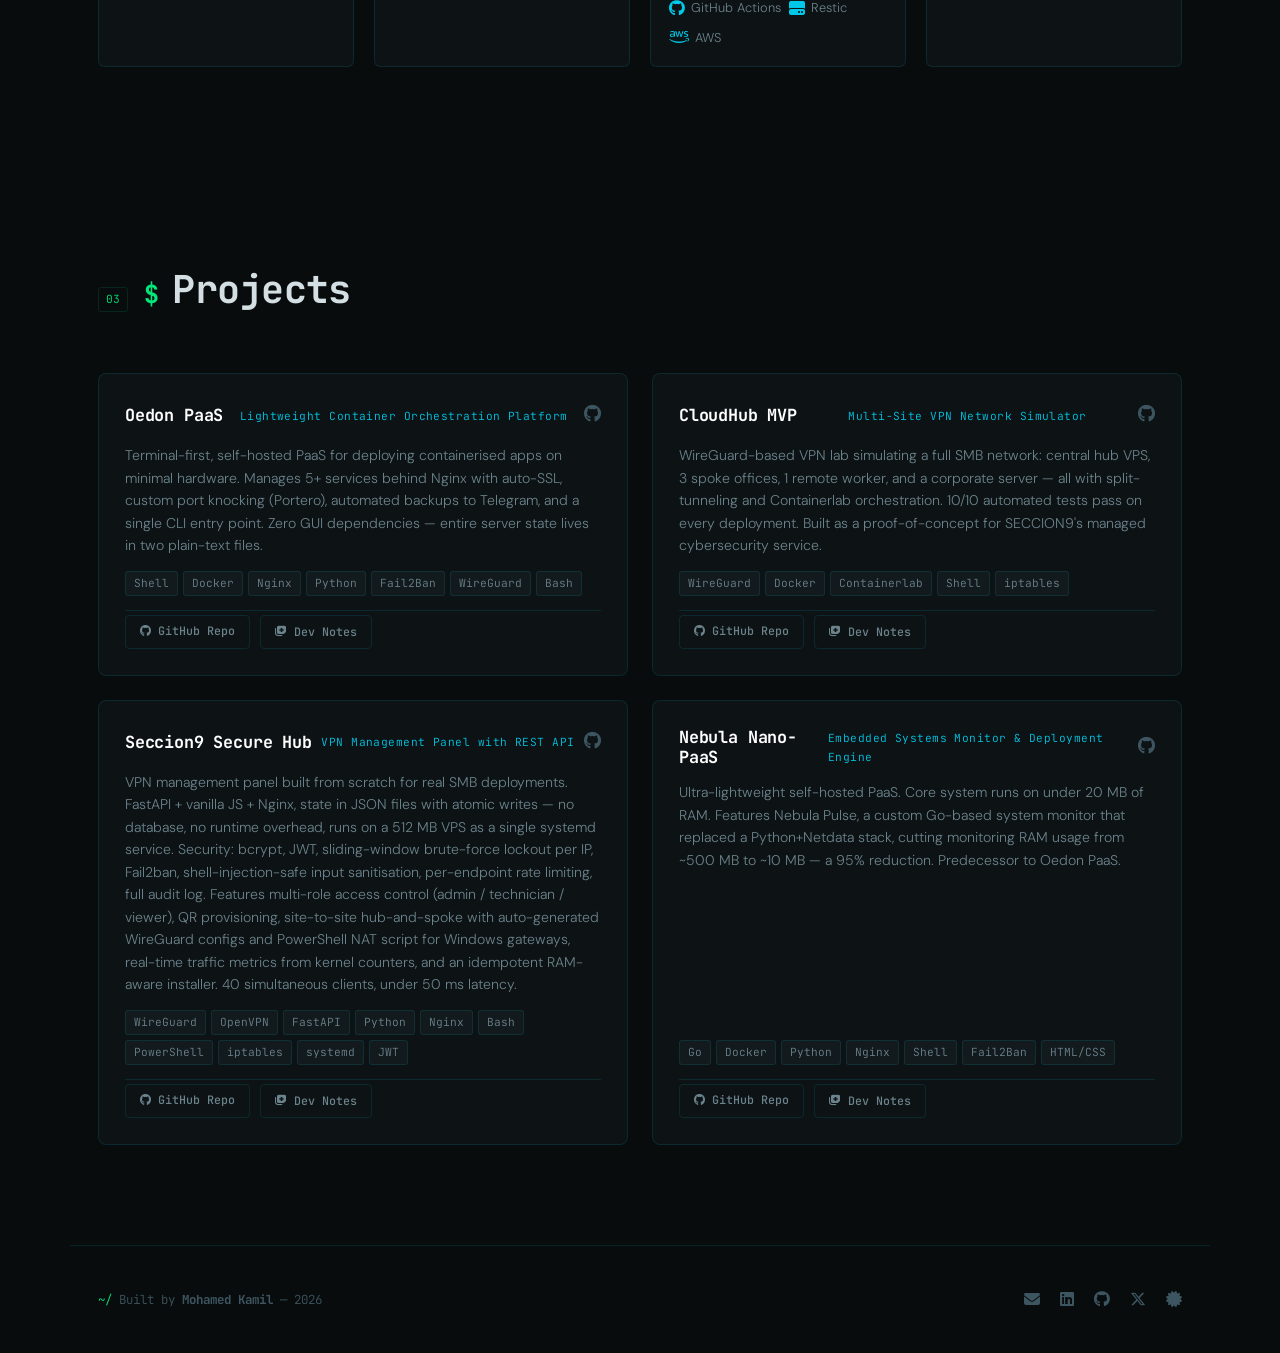
==== commit 2eca0841: "portfolio" ====
--- a/index.html
+++ b/index.html
@@ -3,10 +3,15 @@
 <head>
   <meta charset="UTF-8" />
   <meta name="viewport" content="width=device-width, initial-scale=1.0" />
-  <title>Mohamed Kamil — Systems & DevOps</title>
-  <meta name="description" content="Portfolio of Mohamed Kamil El Kouarti — Systems Engineer, DevOps, Infrastructure. WireGuard, Docker, Linux, Bash, Go. Based in Toledo, Spain." />
+  <title>Mohamed Kamil El Kouarti Mechhidan — Infrastructure Engineer | Ocaña, Spain</title>
+  <meta name="description" content="Portfolio of Mohamed Kamil El Kouarti Mechhidan — Infrastructure Engineer specializing in WireGuard, VPN, Linux, Bash, Python, FastAPI. Based in Toledo, Spain." />
+  <meta property="og:title" content="Mohamed Kamil El Kouarti Mechhidan — Infrastructure Engineer" />
+  <meta property="og:description" content="Infrastructure Engineer. WireGuard, Docker, Linux, Bash, Python. Toledo, Spain." />
+  <meta property="og:type" content="website" />
 
-  <!-- Fonts -->
+  <meta name="author" content="Mohamed Kamil El Kouarti Mechhidan" />
+  <meta name="google-site-verification" content="816b3b366f4fe226" />  
+<!-- Fonts -->
   <link rel="preconnect" href="https://fonts.googleapis.com" />
   <link rel="preconnect" href="https://fonts.gstatic.com" crossorigin />
   <link href="https://fonts.googleapis.com/css2?family=JetBrains+Mono:wght@400;500;700;800&family=DM+Sans:ital,wght@0,300;0,400;0,500;1,300&display=swap" rel="stylesheet" />
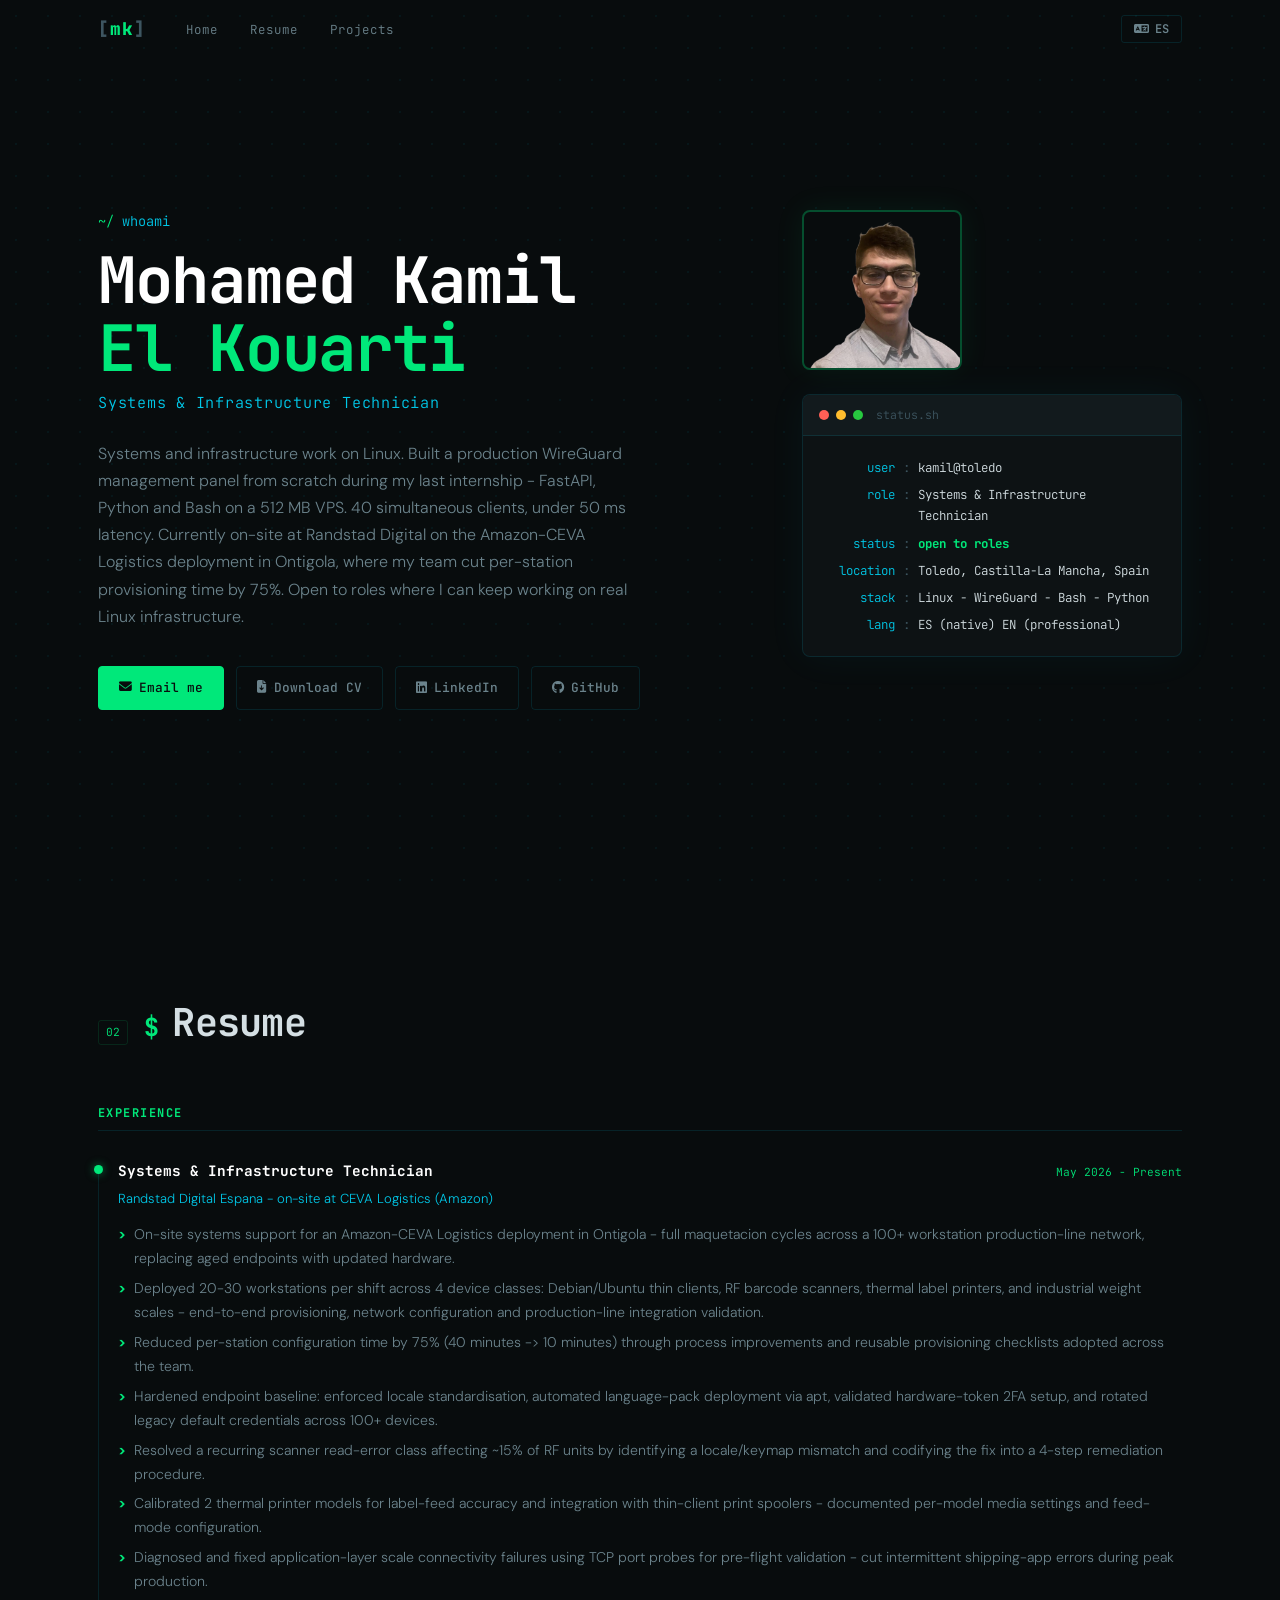
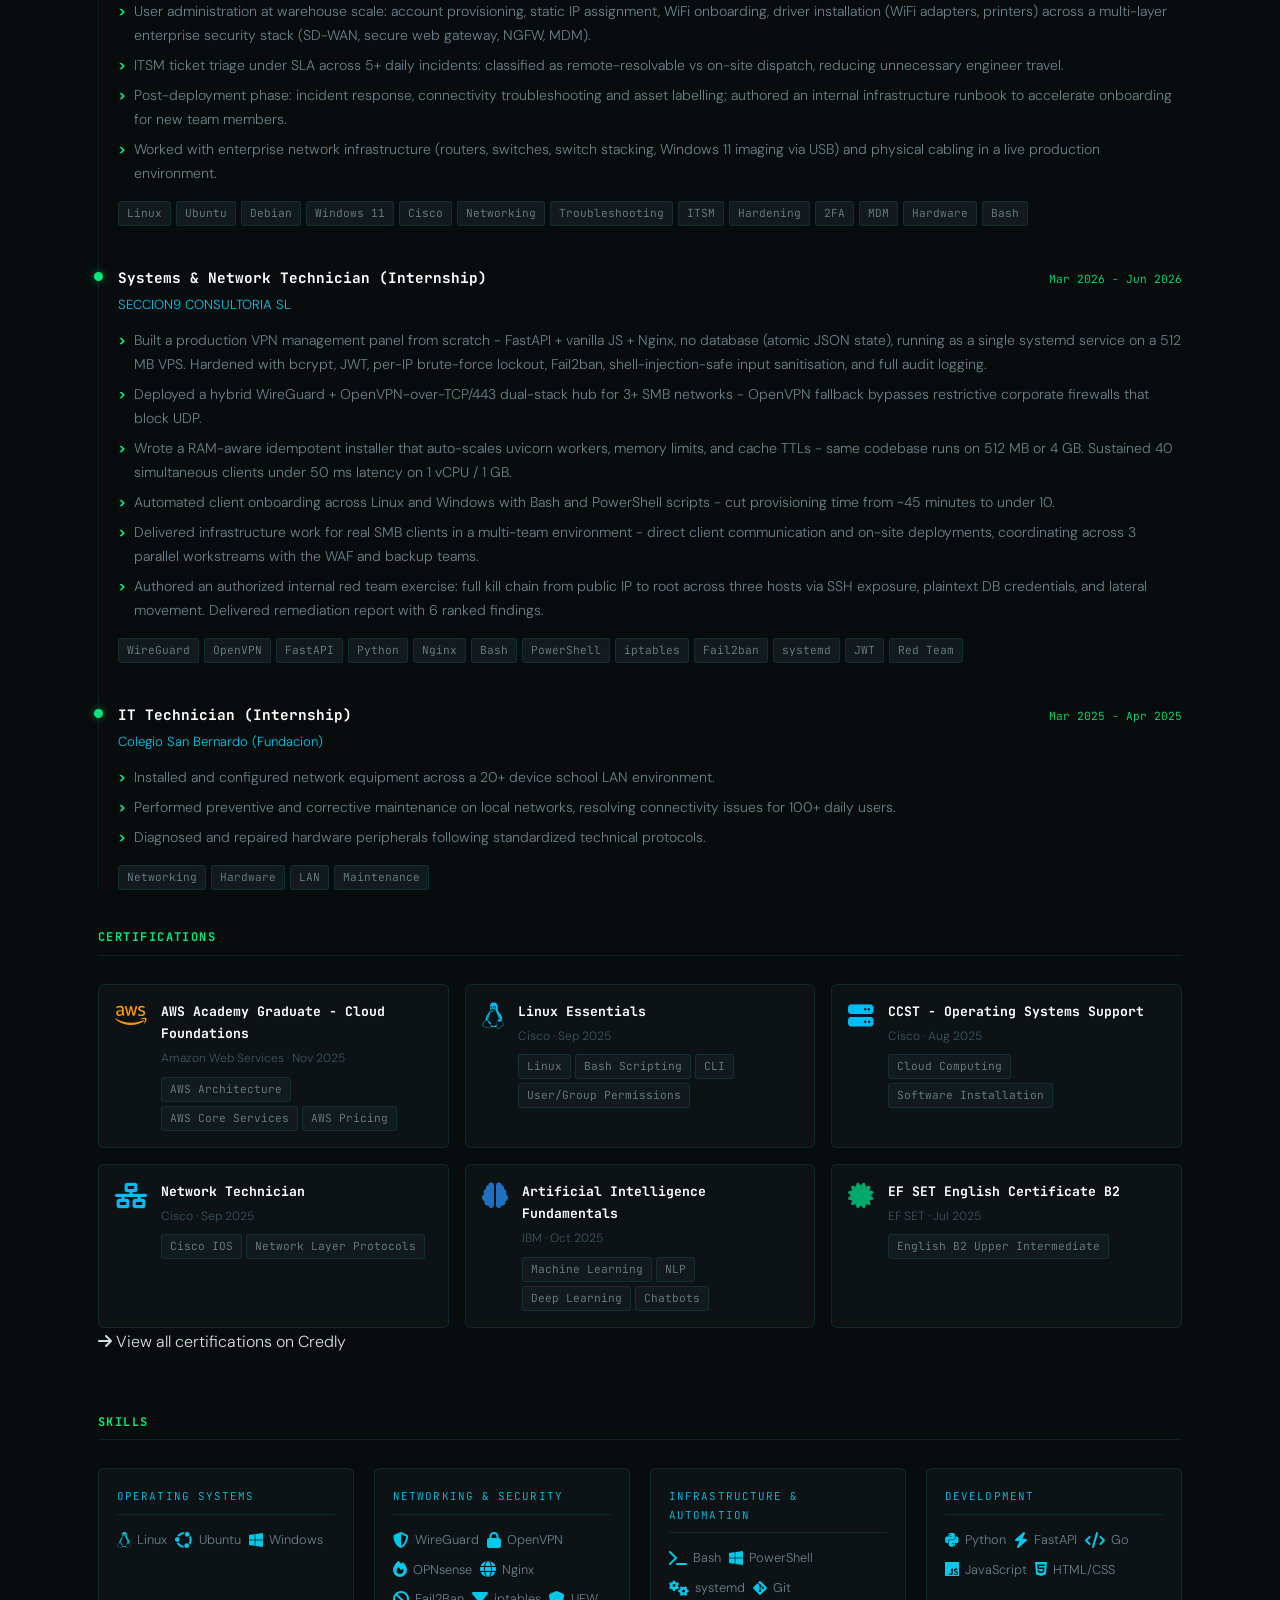
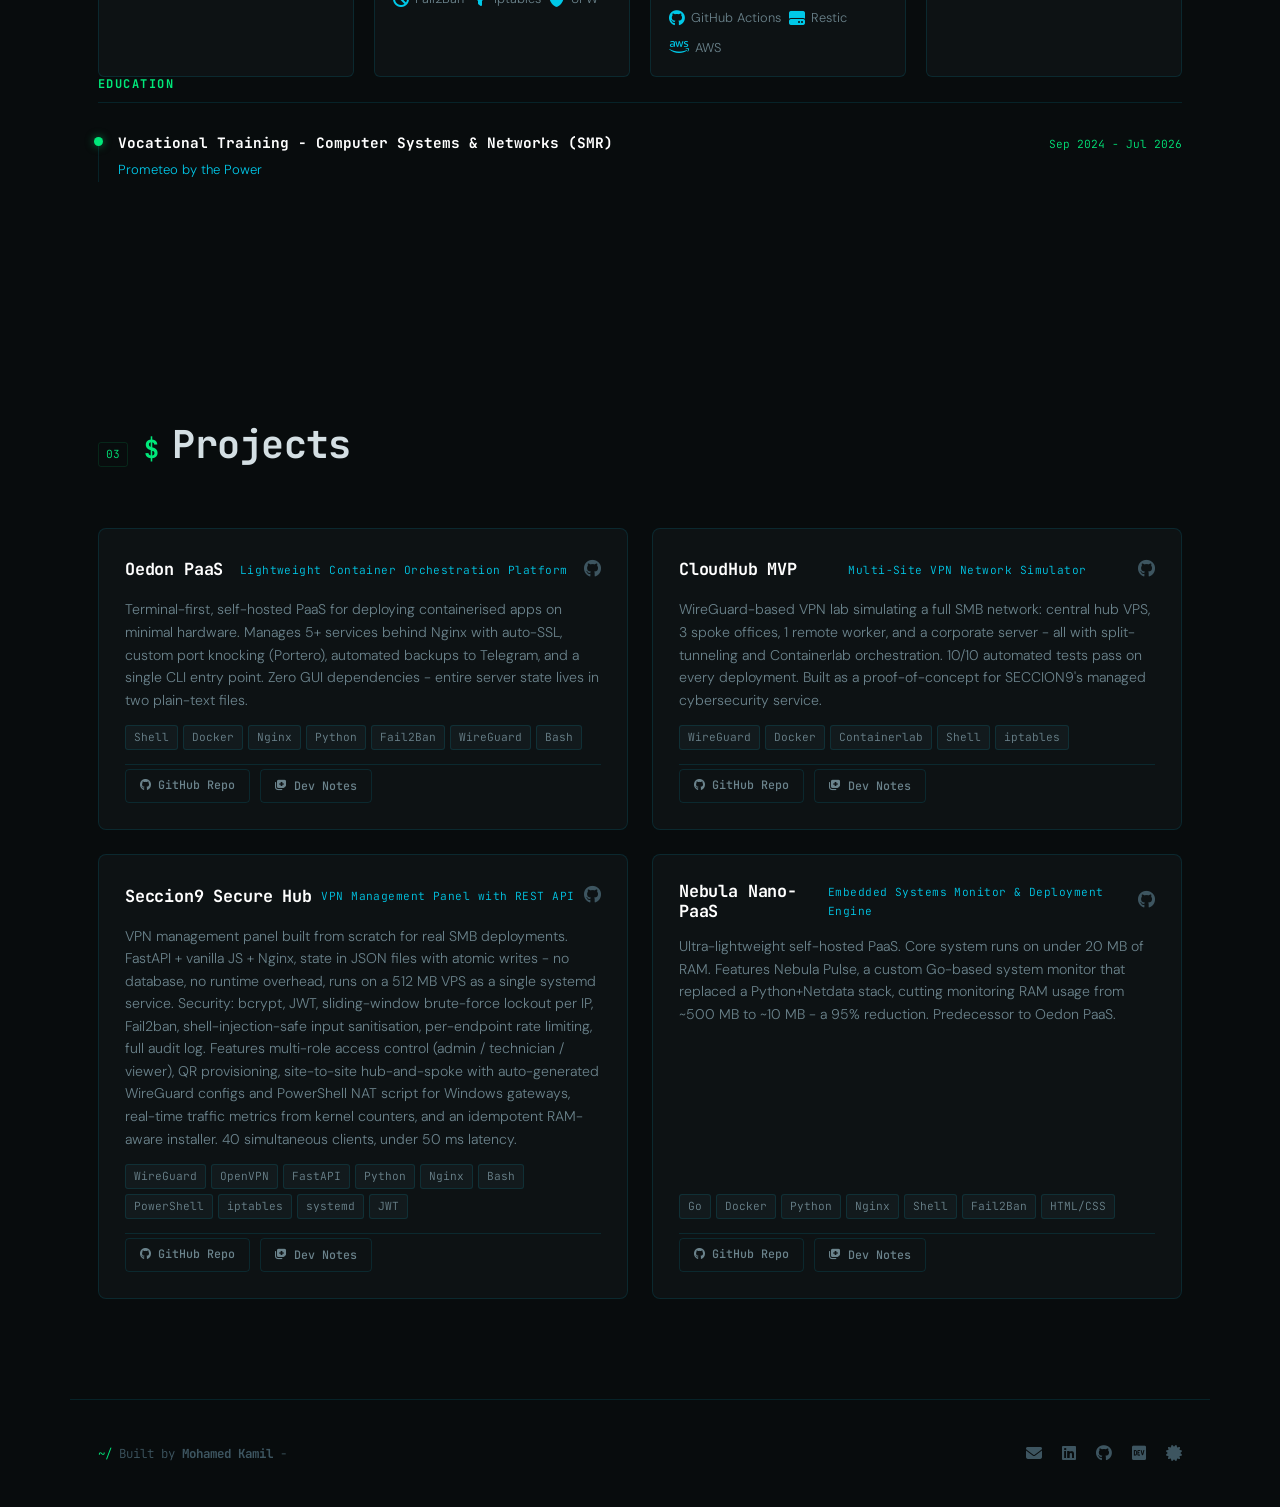
==== commit f10420bd: "Update personal information and structure in index.html" ====
--- a/index.html
+++ b/index.html
@@ -3,15 +3,19 @@
 <head>
   <meta charset="UTF-8" />
   <meta name="viewport" content="width=device-width, initial-scale=1.0" />
-  <title>Mohamed Kamil El Kouarti Mechhidan — Infrastructure Engineer | Ocaña, Spain</title>
-  <meta name="description" content="Portfolio of Mohamed Kamil El Kouarti Mechhidan — Infrastructure Engineer specializing in WireGuard, VPN, Linux, Bash, Python, FastAPI. Based in Toledo, Spain." />
-  <meta property="og:title" content="Mohamed Kamil El Kouarti Mechhidan — Infrastructure Engineer" />
-  <meta property="og:description" content="Infrastructure Engineer. WireGuard, Docker, Linux, Bash, Python. Toledo, Spain." />
+  <title>Mohamed Kamil El Kouarti Mechhidan - Systems Technician | Toledo, Spain</title>
+  <meta name="description" content="Portfolio of Mohamed Kamil El Kouarti Mechhidan - Systems Technician (SMR student) specializing in Linux, WireGuard, Bash, Python, FastAPI. Based in Toledo, Spain." />
+  <meta property="og:title" content="Mohamed Kamil El Kouarti Mechhidan - Systems Technician" />
+  <meta property="og:description" content="Systems Technician. Linux, WireGuard, Docker, Bash, Python. Toledo, Spain." />
   <meta property="og:type" content="website" />
 
   <meta name="author" content="Mohamed Kamil El Kouarti Mechhidan" />
-  <meta name="google-site-verification" content="816b3b366f4fe226" />  
-<!-- Fonts -->
+  <meta name="google-site-verification" content="816b3b366f4fe226" />
+
+  <!-- Favicon -->
+  <link rel="icon" type="image/png" href="assets/favicon.png" />
+
+  <!-- Fonts -->
   <link rel="preconnect" href="https://fonts.googleapis.com" />
   <link rel="preconnect" href="https://fonts.gstatic.com" crossorigin />
   <link href="https://fonts.googleapis.com/css2?family=JetBrains+Mono:wght@400;500;700;800&family=DM+Sans:ital,wght@0,300;0,400;0,500;1,300&display=swap" rel="stylesheet" />
@@ -48,15 +52,8 @@
       <div class="hero-text">
         <p class="hero-pre"><span class="prompt">~/</span> <span class="cmd" data-i18n="hero.greeting">whoami</span></p>
         <h1 class="hero-name">Mohamed Kamil<br /><span class="hero-surname">El Kouarti</span></h1>
-        <p class="hero-role" data-i18n="hero.role">Systems & DevOps Engineer</p>
-        <p class="hero-bio" data-i18n="hero.bio">
-          I build infrastructure that stays out of the way. Self-hosted platforms,
-          zero-trust VPN networks, automation scripts — if it runs in a terminal,
-          I'm probably already writing it. I kept 40 users connected through a VPN
-          gateway on a 1 EUR server because constraints are more fun than budgets.
-          Based in Toledo, finishing my CS degree, and looking for a team that cares
-          about doing things right.
-        </p>
+        <p class="hero-role" data-i18n="hero.role">Systems Technician - SMR student</p>
+        <p class="hero-bio" data-i18n="hero.bio"></p>
 
         <div class="hero-cta">
           <button class="btn btn-primary" id="email-copy-btn">
@@ -106,24 +103,12 @@
       <h2 data-i18n="resume.title">Resume</h2>
     </div>
 
-    <div class="resume-grid">
-
-      <!-- Experience -->
-      <div class="resume-col">
-        <h3 class="col-label" data-i18n="resume.exp">Experience</h3>
-        <div class="timeline" id="timeline-exp">
-          <!-- filled by JS -->
-        </div>
+    <!-- Experience (full width) -->
+    <div class="resume-col resume-col-full">
+      <h3 class="col-label" data-i18n="resume.exp">Experience</h3>
+      <div class="timeline" id="timeline-exp">
+        <!-- filled by JS -->
       </div>
-
-      <!-- Education -->
-      <div class="resume-col">
-        <h3 class="col-label" data-i18n="resume.edu">Education</h3>
-        <div class="timeline" id="timeline-edu">
-          <!-- filled by JS -->
-        </div>
-      </div>
-
     </div>
 
     <!-- Certifications -->
@@ -132,12 +117,26 @@
       <div class="certs-grid" id="certs-grid">
         <!-- filled by JS -->
       </div>
+      <p class="certs-more">
+        <a id="credly-link" href="https://www.credly.com/users/mohamed-kamil-el-kouarti-mechhidan" target="_blank" rel="noopener">
+          <i class="fa-solid fa-arrow-right"></i>
+          <span data-i18n="resume.certs.more">View all certifications on Credly</span>
+        </a>
+      </p>
     </div>
 
     <!-- Skills -->
     <div class="skills-block">
       <h3 class="col-label" data-i18n="resume.skills">Skills</h3>
       <div class="skills-grid" id="skills-grid">
+        <!-- filled by JS -->
+      </div>
+    </div>
+
+    <!-- Education (moved below) -->
+    <div class="edu-block">
+      <h3 class="col-label" data-i18n="resume.edu">Education</h3>
+      <div class="timeline" id="timeline-edu">
         <!-- filled by JS -->
       </div>
     </div>
@@ -159,14 +158,14 @@
     <p>
       <span class="prompt">~/</span>
       <span data-i18n="footer.made">Built by</span>
-      <strong>Mohamed Kamil</strong> — 2026
+      <strong>Mohamed Kamil</strong> - <span id="footer-year"></span>
     </p>
     <p class="footer-links">
       <a href="mailto:kouartimohamedkamil@gmail.com" title="Email"><i class="fa-solid fa-envelope"></i></a>
-      <a href="https://www.linkedin.com/in/elkouarti/" target="_blank" title="LinkedIn"><i class="fa-brands fa-linkedin"></i></a>
-      <a href="https://github.com/MohamedKamil-hub" target="_blank" title="GitHub"><i class="fa-brands fa-github"></i></a>
-      <a href="https://x.com/kamilka_hub" target="_blank" title="X / Twitter"><i class="fa-brands fa-x-twitter"></i></a>
-      <a href="https://www.credly.com/users/mohamed-kamil-el-kouarti-mechhidan" target="_blank" title="Credly"><i class="fa-solid fa-certificate"></i></a>
+      <a href="https://www.linkedin.com/in/elkouarti/" target="_blank" rel="noopener" title="LinkedIn"><i class="fa-brands fa-linkedin"></i></a>
+      <a href="https://github.com/MohamedKamil-hub" target="_blank" rel="noopener" title="GitHub"><i class="fa-brands fa-github"></i></a>
+      <a href="https://dev.to/mohamedkamil" target="_blank" rel="noopener" title="dev.to"><i class="fa-brands fa-dev"></i></a>
+      <a href="https://www.credly.com/users/mohamed-kamil-el-kouarti-mechhidan" target="_blank" rel="noopener" title="Credly"><i class="fa-solid fa-certificate"></i></a>
     </p>
   </footer>
 
